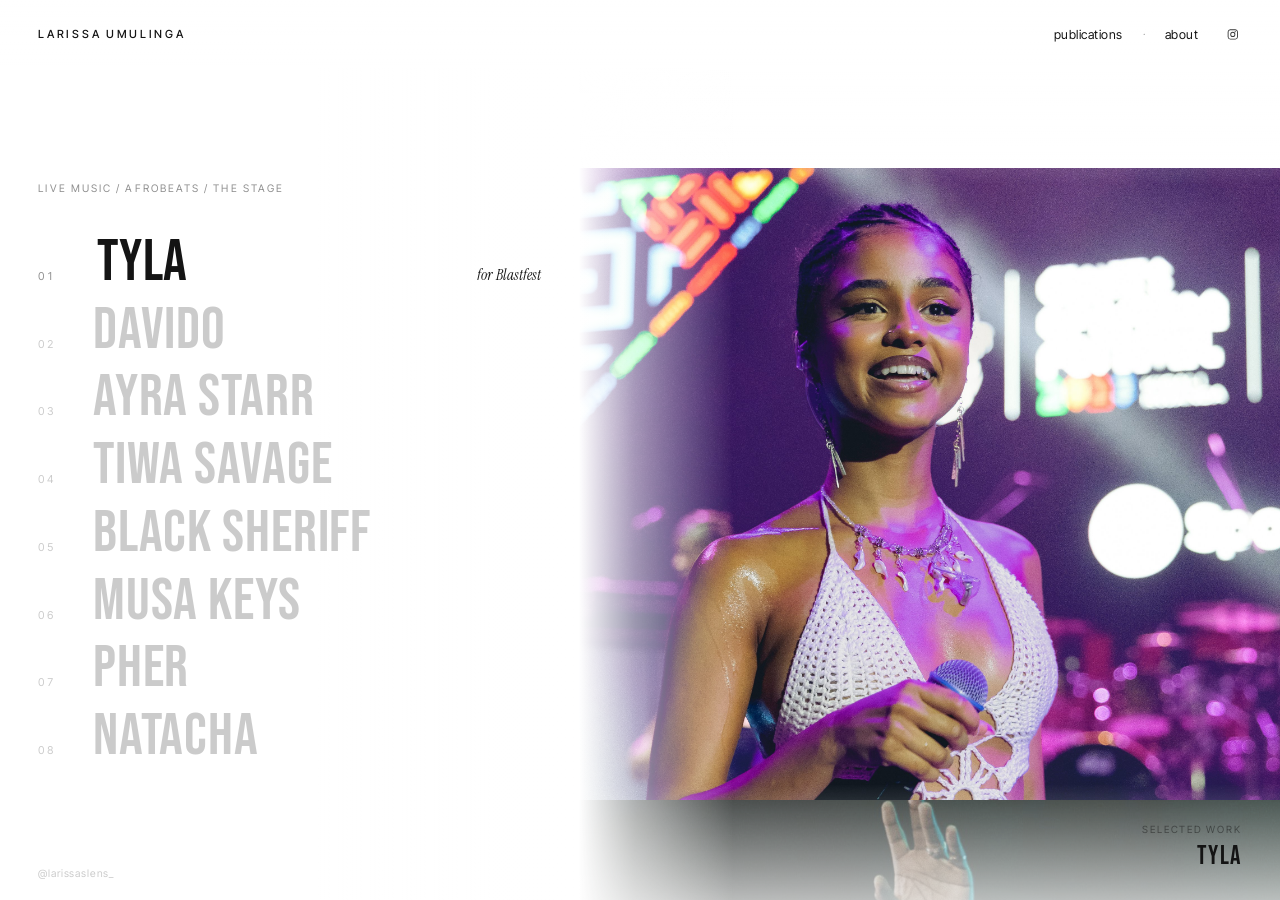
==== index.html @ 06923a4a "Initial commit: Larissa's Lens static site Kissi-style white concert archive: homepage name index + " ====
<!DOCTYPE html>
<html lang="en">
<head>
  <meta charset="utf-8" />
  <meta name="viewport" content="width=device-width, initial-scale=1" />
  <title>Larissa Umulinga — Concert Photography</title>
  <meta name="description" content="Concert photography. Live music / Afrobeats / the stage." />
  <link rel="preconnect" href="https://fonts.googleapis.com" />
  <link rel="preconnect" href="https://fonts.gstatic.com" crossorigin />
  <link href="https://fonts.googleapis.com/css2?family=Bebas+Neue&family=Instrument+Serif:ital@1&family=Inter+Tight:wght@400;500;600&display=swap" rel="stylesheet" />
  <link rel="stylesheet" href="styles.css" />
</head>
<body class="home-body" data-root="">
  <header class="site-header" id="site-header"></header>
  <nav class="nav-mobile" id="mobile-nav" aria-label="Mobile"></nav>
  <main class="stage" id="work">
    <section class="index-pane" aria-label="Work archive">
      <p class="tagline">live music / Afrobeats / the stage</p>
      <div class="artist-list" id="artist-list" role="list"></div>
    </section>
    <aside class="photo-pane" aria-label="Selected work">
      <div class="photo-scroller" id="photo-scroller" tabindex="0"></div>
      <div class="photo-vignette" aria-hidden="true"></div>
      <div class="photo-caption">
        <p class="label">Selected work</p>
        <p class="big" id="cap-name">Tyla</p>
      </div>
    </aside>
  </main>
  <p class="home-foot"><a href="https://www.instagram.com/larissaslens_/">@larissaslens_</a></p>
  <script src="site.js"></script>
</body>
</html>
---- styles.css ----
:root {
  --bg: #fff;
  --sand: #141414; /* ink on white */
  --sand-dim: rgba(20, 20, 20, 0.48);
  --sand-mute: rgba(20, 20, 20, 0.22);
  --line: rgba(20, 20, 20, 0.12);
  --accent: #d8c8af; /* warm sand for rare accents */
  --safe: clamp(1.5rem, 3vw, 2.6rem);
  --header-h: 4.25rem;
  --ease: cubic-bezier(0.4, 0, 0.2, 1);
  --max: 1180px;
}

*, *::before, *::after { box-sizing: border-box; margin: 0; padding: 0; }

html {
  background: var(--bg);
  color: var(--sand);
  -webkit-font-smoothing: antialiased;
  scroll-behavior: smooth;
}

body {
  font-family: "Inter Tight", system-ui, sans-serif;
  background: var(--bg);
  color: var(--sand);
  min-height: 100dvh;
}

a { color: inherit; text-decoration: none; }
button { font: inherit; color: inherit; background: none; border: 0; cursor: pointer; text-align: left; }
:focus-visible { outline: 1px solid var(--sand); outline-offset: 3px; }
img { display: block; max-width: 100%; }
.cover { width: 100%; height: 100%; object-fit: cover; }

/* —— Header —— */
.site-header {
  position: fixed;
  inset: 0 0 auto;
  z-index: 40;
  display: flex;
  align-items: center;
  justify-content: space-between;
  height: var(--header-h);
  padding: 0 var(--safe);
  background: linear-gradient(to bottom, rgba(255,255,255,0.96) 0%, rgba(255,255,255,0) 100%);
}

.brand {
  font-size: 0.7rem;
  font-weight: 500;
  letter-spacing: 0.24em;
  text-transform: uppercase;
  z-index: 2;
}
.brand:hover { opacity: 0.7; }

.nav {
  display: flex;
  align-items: center;
  gap: 0.15rem 1.25rem;
  z-index: 2;
}
.nav a {
  font-size: 0.78rem;
  letter-spacing: 0.04em;
  position: relative;
  padding: 0.15rem 0;
}
.nav a::after {
  content: "";
  position: absolute;
  left: 0;
  bottom: -2px;
  width: 0;
  height: 1px;
  background: currentColor;
  transition: width 0.3s var(--ease);
}
.nav a:hover::after,
.nav a.is-active::after { width: 100%; }
.nav .dot { opacity: 0.4; font-size: 0.65rem; }

.ig {
  width: 1.1rem;
  height: 1.1rem;
  margin-left: 0.35rem;
  opacity: 0.85;
  display: inline-flex;
}
.ig:hover { opacity: 1; }
.ig svg { width: 100%; height: 100%; fill: currentColor; }

.menu-toggle {
  display: none;
  font-size: 0.72rem;
  letter-spacing: 0.14em;
  text-transform: uppercase;
  z-index: 3;
}

.nav-mobile {
  display: none;
  position: fixed;
  inset: 0;
  z-index: 35;
  background: rgba(255,255,255,0.98);
  padding: calc(var(--header-h) + 1.5rem) var(--safe) 2rem;
  flex-direction: column;
  justify-content: space-between;
}
.nav-mobile.is-open { display: flex; }
.nav-mobile a {
  display: block;
  font-family: "Bebas Neue", sans-serif;
  font-size: clamp(2.4rem, 10vw, 3.6rem);
  letter-spacing: 0.04em;
  line-height: 1.05;
  padding: 0.2rem 0;
  color: var(--sand-mute);
  transition: color 0.25s var(--ease);
}
.nav-mobile a:hover,
.nav-mobile a.is-active { color: var(--sand); }
.nav-mobile-end {
  display: flex;
  gap: 1.5rem;
  font-size: 0.72rem;
  letter-spacing: 0.1em;
  text-transform: uppercase;
  color: var(--sand-dim);
}
.nav-mobile-end a:hover { color: var(--sand); }

body.menu-open { overflow: hidden; }

/* —— Footer —— */
.site-footer {
  max-width: var(--max);
  margin: 0 auto;
  padding: 1.75rem var(--safe) 2.5rem;
  border-top: 1px solid var(--line);
  display: grid;
  grid-template-columns: 1fr auto 1fr;
  align-items: center;
  gap: 1rem;
  font-size: 0.72rem;
  letter-spacing: 0.08em;
}
.site-footer .left { color: var(--sand-dim); }
.site-footer .center {
  text-align: center;
  font-size: 0.68rem;
  letter-spacing: 0.16em;
  text-transform: uppercase;
  color: var(--sand-dim);
}
.site-footer .right { text-align: right; display: flex; gap: 1.25rem; justify-content: flex-end; }
.site-footer a:hover { opacity: 0.75; }

.page-wrap { padding-bottom: 3rem; }
.page-wrap.has-footer-space { min-height: 100dvh; display: flex; flex-direction: column; }
.page-wrap.has-footer-space > main { flex: 1; }

/* —— Homepage index —— */
.home-body {
  overflow: hidden;
  height: 100dvh;
}
.home-body .site-footer { display: none; }

.stage {
  display: grid;
  grid-template-columns: minmax(22rem, 0.95fr) minmax(0, 1.15fr);
  width: 100%;
  max-width: 100vw;
  min-height: 100dvh;
  height: 100dvh;
  padding-top: var(--header-h);
  overflow: hidden;
}

.index-pane {
  position: relative;
  z-index: 5;
  display: flex;
  flex-direction: column;
  justify-content: center;
  padding: 2rem var(--safe) 3rem;
  background: linear-gradient(90deg, #fff 55%, rgba(255,255,255,0.85) 85%, transparent 100%);
  min-width: 0;
  height: calc(100dvh - var(--header-h));
  overflow: hidden;
}

.tagline {
  font-size: 0.65rem;
  letter-spacing: 0.2em;
  text-transform: uppercase;
  color: var(--sand-dim);
  margin-bottom: 2.2rem;
}

.artist-list {
  display: flex;
  flex-direction: column;
  gap: 0.15rem;
  min-width: 0;
}

.artist-row {
  display: grid;
  grid-template-columns: 2.4rem minmax(0, 1fr) auto;
  align-items: baseline;
  gap: 0.75rem 1rem;
  padding: 0.35rem 0;
  width: 100%;
  min-width: 0;
  transition: color 0.25s var(--ease);
}
.artist-row .num {
  font-size: 0.68rem;
  letter-spacing: 0.12em;
  color: var(--sand-mute);
  font-variant-numeric: tabular-nums;
}
.artist-row .name {
  font-family: "Bebas Neue", sans-serif;
  font-size: clamp(2.1rem, 4.6vw, 4.2rem);
  line-height: 0.92;
  letter-spacing: 0.015em;
  text-transform: uppercase;
  color: var(--sand-mute);
  min-width: 0;
  white-space: nowrap;
  transition: color 0.3s var(--ease), transform 0.3s var(--ease);
}
.artist-row .credit {
  font-family: "Instrument Serif", Georgia, serif;
  font-style: italic;
  font-size: 0.95rem;
  color: var(--sand-mute);
  white-space: nowrap;
  opacity: 0;
  transform: translateX(-6px);
  transition: opacity 0.3s var(--ease), transform 0.3s var(--ease), color 0.3s;
}
.artist-row:hover .name,
.artist-row.is-active .name {
  color: var(--sand);
  transform: translateX(4px);
}
.artist-row:hover .num,
.artist-row.is-active .num { color: var(--sand-dim); }
.artist-row:hover .credit,
.artist-row.is-active .credit {
  opacity: 1;
  transform: translateX(0);
  color: var(--sand);
}

.photo-pane {
  position: relative;
  min-height: 0;
  height: calc(100dvh - var(--header-h));
  align-self: stretch;
  isolation: isolate;
  overflow: hidden;
  background: #fff;
}

.photo-scroller {
  position: absolute;
  inset: 0;
  z-index: 1;
  background: #fff;
  overflow-x: hidden;
  overflow-y: auto;
  scroll-snap-type: y mandatory;
  scroll-behavior: smooth;
  overscroll-behavior: contain;
  -webkit-overflow-scrolling: touch;
  scrollbar-width: none;
  /* smaller peeks — active frame dominates */
  scroll-padding-block: 12%;
}
.photo-scroller::-webkit-scrollbar { display: none; }

.photo-slide {
  position: relative;
  display: block;
  width: 100%;
  /* larger active frame = smaller peeks */
  height: 76%;
  min-height: 76%;
  scroll-snap-align: center;
  scroll-snap-stop: always;
  overflow: hidden;
  background: #fff;
  cursor: pointer;
  margin: 0;
  border: 0;
}
.photo-slide img {
  width: 100%;
  height: 100%;
  object-fit: cover;
  object-position: center 22%;
  display: block;
  transform: scale(1.02);
  transition: filter 0.55s var(--ease), opacity 0.55s var(--ease), transform 0.7s var(--ease);
  /* softer dimming on neighbors */
  filter: brightness(0.78) saturate(0.88);
  opacity: 0.78;
}
.photo-spacer {
  height: 12%;
  min-height: 12%;
  flex: none;
  pointer-events: none;
}

.photo-slide.is-active img {
  filter: none;
  opacity: 1;
  transform: scale(1);
}

.photo-vignette {
  position: absolute;
  inset: 0;
  pointer-events: none;
  z-index: 6;
  background:
    linear-gradient(90deg, #fff 0%, rgba(255,255,255,0.55) 8%, transparent 22%),
    linear-gradient(
      to bottom,
      rgba(255,255,255,0.65) 0%,
      transparent 14%,
      transparent 86%,
      rgba(255,255,255,0.65) 100%
    );
}

.photo-caption {
  position: absolute;
  right: var(--safe);
  bottom: 1.75rem;
  z-index: 7;
  text-align: right;
  pointer-events: none;
  transition: opacity 0.35s var(--ease);
}
.photo-caption .label {
  font-size: 0.62rem;
  letter-spacing: 0.18em;
  text-transform: uppercase;
  color: var(--sand-dim);
  margin-bottom: 0.35rem;
}
.photo-caption .big {
  font-family: "Bebas Neue", sans-serif;
  font-size: 1.6rem;
  letter-spacing: 0.06em;
}

.home-foot {
  position: fixed;
  left: var(--safe);
  bottom: 1.25rem;
  z-index: 20;
  font-size: 0.65rem;
  letter-spacing: 0.08em;
  color: var(--sand-mute);
}
.home-foot a:hover { color: var(--sand); }

/* —— Inner page chrome —— */
.page-hero {
  padding: calc(var(--header-h) + 2.5rem) var(--safe) 2rem;
  max-width: var(--max);
  margin: 0 auto;
}
.page-kicker {
  font-size: 0.65rem;
  letter-spacing: 0.2em;
  text-transform: uppercase;
  color: var(--sand-dim);
  margin-bottom: 0.85rem;
}
.page-title {
  font-family: "Bebas Neue", sans-serif;
  font-size: clamp(3rem, 8vw, 5.5rem);
  letter-spacing: 0.04em;
  line-height: 0.92;
}
.page-lede {
  margin-top: 1rem;
  max-width: 34rem;
  font-family: "Instrument Serif", Georgia, serif;
  font-style: italic;
  font-size: 1.2rem;
  color: var(--sand-dim);
  line-height: 1.45;
}

/* —— Music grid —— */
.live-grid {
  max-width: var(--max);
  margin: 0 auto;
  padding: 0.5rem var(--safe) 3rem;
  display: grid;
  grid-template-columns: repeat(12, 1fr);
  gap: 0.75rem;
}
.live-cell {
  position: relative;
  overflow: hidden;
  background: #f2f2f2;
  aspect-ratio: 3 / 4;
}
.live-cell:nth-child(1) { grid-column: span 7; aspect-ratio: 16 / 11; }
.live-cell:nth-child(2) { grid-column: span 5; }
.live-cell:nth-child(3) { grid-column: span 4; }
.live-cell:nth-child(4) { grid-column: span 4; }
.live-cell:nth-child(5) { grid-column: span 4; }
.live-cell:nth-child(6) { grid-column: span 6; aspect-ratio: 4 / 3; }
.live-cell:nth-child(7) { grid-column: span 6; aspect-ratio: 4 / 3; }
.live-cell img {
  width: 100%;
  height: 100%;
  object-fit: cover;
  transition: transform 0.7s var(--ease);
}
.live-cell:hover img { transform: scale(1.04); }
.live-meta {
  position: absolute;
  left: 0;
  right: 0;
  bottom: 0;
  padding: 2.5rem 1rem 0.9rem;
  background: linear-gradient(to top, rgba(0,0,0,0.85), transparent);
  font-size: 0.68rem;
  letter-spacing: 0.12em;
  text-transform: uppercase;
}
.live-meta strong {
  display: block;
  font-family: "Bebas Neue", sans-serif;
  font-size: 1.35rem;
  letter-spacing: 0.06em;
  font-weight: 400;
  text-transform: uppercase;
  margin-top: 0.15rem;
}

/* —— Projects cards —— */
.card-grid {
  max-width: var(--max);
  margin: 0 auto;
  padding: 0.5rem var(--safe) 3rem;
  display: grid;
  grid-template-columns: repeat(3, 1fr);
  gap: 1.25rem;
}
.project-card {
  display: flex;
  flex-direction: column;
  border: 1px solid var(--line);
  transition: border-color 0.3s var(--ease);
}
.project-card:hover { border-color: rgba(20, 20, 20, 0.35); }
.project-card .thumb {
  position: relative;
  overflow: hidden;
  aspect-ratio: 3 / 4;
  background: #f2f2f2;
}
.project-card .thumb img {
  width: 100%;
  height: 100%;
  object-fit: cover;
  object-position: center 18%;
  transition: transform 0.7s var(--ease);
}
.project-card:hover .thumb img { transform: scale(1.04); }
.project-card .body {
  padding: 1.1rem 1.15rem 1.25rem;
  display: flex;
  flex-direction: column;
  gap: 0.35rem;
  flex: 1;
}
.project-card .num {
  font-size: 0.62rem;
  letter-spacing: 0.16em;
  color: var(--sand-mute);
}
.project-card .name {
  font-family: "Bebas Neue", sans-serif;
  font-size: 2.15rem;
  letter-spacing: 0.04em;
  line-height: 1;
}
.project-card .credit {
  font-family: "Instrument Serif", Georgia, serif;
  font-style: italic;
  font-size: 1rem;
  color: var(--sand-dim);
}
.project-card .cta {
  margin-top: 1rem;
  font-size: 0.68rem;
  letter-spacing: 0.14em;
  text-transform: uppercase;
  color: var(--sand-dim);
  display: inline-flex;
  align-items: center;
  gap: 0.45rem;
}
.project-card:hover .cta { color: var(--sand); }
.project-card .cta span {
  display: inline-block;
  width: 1.4rem;
  height: 1px;
  background: currentColor;
}

/* —— Artist project page —— */
.artist-hero {
  position: relative;
  min-height: 72dvh;
  display: flex;
  flex-direction: column;
  justify-content: flex-end;
  padding: calc(var(--header-h) + 2rem) var(--safe) 2.5rem;
  overflow: hidden;
}
.artist-hero-bg {
  position: absolute;
  inset: 0;
  z-index: 0;
}
.artist-hero-bg img {
  width: 100%;
  height: 100%;
  object-fit: cover;
  object-position: center 18%;
  filter: brightness(0.72);
}
.artist-hero-shade {
  position: absolute;
  inset: 0;
  z-index: 1;
  pointer-events: none;
  background:
    linear-gradient(to top, #000 0%, rgba(0,0,0,0.55) 28%, transparent 62%),
    linear-gradient(to right, rgba(0,0,0,0.4) 0%, transparent 50%);
}
.artist-hero-copy { position: relative; z-index: 2; max-width: 40rem; }
.artist-num {
  font-size: 0.65rem;
  letter-spacing: 0.18em;
  text-transform: uppercase;
  color: var(--sand-dim);
  margin-bottom: 0.6rem;
}
.artist-name {
  font-family: "Bebas Neue", sans-serif;
  font-size: clamp(3.2rem, 9vw, 6.5rem);
  letter-spacing: 0.03em;
  line-height: 0.9;
}
.artist-credit {
  margin-top: 0.85rem;
  font-family: "Instrument Serif", Georgia, serif;
  font-style: italic;
  font-size: 1.25rem;
}
.artist-credit em { opacity: 0.65; margin-right: 0.2em; }

.gallery {
  max-width: var(--max);
  margin: 0 auto;
  padding: 2rem var(--safe) 3rem;
  display: grid;
  grid-template-columns: repeat(12, 1fr);
  gap: 0.75rem;
}
.gallery figure {
  overflow: hidden;
  background: #f2f2f2;
  position: relative;
}
.gallery figure:nth-child(1) { grid-column: span 8; aspect-ratio: 16 / 11; }
.gallery figure:nth-child(2) { grid-column: span 4; aspect-ratio: 3 / 4; }
.gallery figure:nth-child(3) { grid-column: span 5; aspect-ratio: 4 / 5; }
.gallery figure:nth-child(4) { grid-column: span 7; aspect-ratio: 16 / 12; }
.gallery figure img {
  width: 100%;
  height: 100%;
  object-fit: cover;
}
.gallery figcaption {
  position: absolute;
  left: 0.85rem;
  bottom: 0.75rem;
  font-size: 0.62rem;
  letter-spacing: 0.12em;
  text-transform: uppercase;
  color: var(--sand-dim);
  text-shadow: 0 1px 8px rgba(0,0,0,0.8);
}

.artist-nav {
  max-width: var(--max);
  margin: 0 auto;
  padding: 0 var(--safe) 2rem;
  display: flex;
  justify-content: space-between;
  gap: 1rem;
  font-size: 0.72rem;
  letter-spacing: 0.1em;
  text-transform: uppercase;
  color: var(--sand-dim);
  border-top: 1px solid var(--line);
  padding-top: 1.5rem;
}
.artist-nav a:hover { color: var(--sand); }

/* —— Publications —— */
.pub-list {
  max-width: var(--max);
  margin: 0 auto;
  padding: 0.5rem var(--safe) 3rem;
  display: flex;
  flex-direction: column;
  gap: 0;
}
.pub-item {
  display: grid;
  grid-template-columns: minmax(0, 1.1fr) minmax(0, 0.9fr);
  gap: 2.5rem;
  align-items: center;
  padding: 2.5rem 0;
  border-top: 1px solid var(--line);
}
.pub-item:last-child { border-bottom: 1px solid var(--line); }
.pub-label {
  font-size: 0.62rem;
  letter-spacing: 0.18em;
  text-transform: uppercase;
  color: var(--sand-mute);
  margin-bottom: 0.75rem;
}
.pub-title {
  font-family: "Bebas Neue", sans-serif;
  font-size: clamp(2rem, 4vw, 3rem);
  letter-spacing: 0.04em;
  line-height: 1;
  margin-bottom: 0.85rem;
}
.pub-body {
  font-size: 0.95rem;
  line-height: 1.65;
  color: var(--sand-dim);
  max-width: 32rem;
}
.pub-body p + p { margin-top: 0.85rem; }
.pub-visual {
  position: relative;
  overflow: hidden;
  background: #f2f2f2;
  aspect-ratio: 4 / 5;
}
.pub-visual img {
  width: 100%;
  height: 100%;
  object-fit: cover;
}
.pub-link {
  display: inline-block;
  margin-top: 1.25rem;
  font-size: 0.68rem;
  letter-spacing: 0.14em;
  text-transform: uppercase;
  border-bottom: 1px solid var(--line);
  padding-bottom: 2px;
}
.pub-link:hover { border-color: var(--sand); }

/* —— About —— */
.about-block {
  max-width: var(--max);
  margin: 0 auto;
  padding: calc(var(--header-h) + 3rem) var(--safe) 3rem;
}
.about-title {
  font-family: "Bebas Neue", sans-serif;
  font-size: clamp(3.5rem, 12vw, 7.5rem);
  letter-spacing: 0.02em;
  line-height: 0.88;
  margin-bottom: 2.5rem;
}
.about-grid {
  display: grid;
  grid-template-columns: minmax(0, 0.9fr) minmax(0, 1.1fr);
  gap: 3rem;
  align-items: start;
}
.about-aside {
  font-size: 0.65rem;
  letter-spacing: 0.18em;
  text-transform: uppercase;
  color: var(--sand-dim);
  padding-top: 0.35rem;
}
.about-body {
  font-size: 1.05rem;
  line-height: 1.7;
  color: var(--sand-dim);
  max-width: 36rem;
}
.about-body p + p { margin-top: 1.1rem; }
.about-body strong { color: var(--sand); font-weight: 500; }
.about-contact {
  margin-top: 2.25rem;
  display: flex;
  flex-wrap: wrap;
  gap: 1rem 1.75rem;
  align-items: center;
}
.inquire {
  display: inline-block;
  border: 1px solid var(--sand-dim);
  padding: 0.65rem 1.15rem;
  letter-spacing: 0.12em;
  text-transform: uppercase;
  font-size: 0.68rem;
  transition: border-color 0.25s, background 0.25s, color 0.25s;
}
.inquire:hover {
  border-color: var(--sand);
  background: var(--sand);
  color: #fff;
}
.about-contact .ghost {
  font-size: 0.72rem;
  letter-spacing: 0.1em;
  text-transform: uppercase;
  color: var(--sand-dim);
  border-bottom: 1px solid var(--line);
  padding-bottom: 2px;
}
.about-contact .ghost:hover { color: var(--sand); border-color: var(--sand); }


/* —— Quiet sitemap (projects.html fallback) —— */
.sitemap-list {
  max-width: var(--max);
  margin: 0 auto 2rem;
  padding: 0 var(--safe);
  list-style: none;
  counter-reset: work;
}
.sitemap-list li {
  counter-increment: work;
  padding: 0.85rem 0;
  border-bottom: 1px solid var(--line);
  font-size: 0.95rem;
  letter-spacing: 0.02em;
  color: var(--sand-dim);
}
.sitemap-list li::before {
  content: counter(work, decimal-leading-zero);
  display: inline-block;
  width: 2.2rem;
  font-size: 0.68rem;
  letter-spacing: 0.12em;
  color: var(--sand-mute);
  margin-right: 0.85rem;
  font-variant-numeric: tabular-nums;
}
.sitemap-list a {
  font-family: "Bebas Neue", sans-serif;
  font-size: 1.55rem;
  letter-spacing: 0.04em;
  margin-right: 0.5rem;
}
.sitemap-list a:hover { color: var(--sand); }

/* —— Responsive —— */
@media (max-width: 960px) {
  .nav { display: none; }
  .menu-toggle { display: block; }

  .home-body { overflow: hidden; }
  .stage {
    grid-template-columns: minmax(0, 1fr);
    width: 100%;
    max-width: 100vw;
    min-width: 0;
  }
  .photo-pane {
    position: fixed;
    inset: 0;
    z-index: 0;
    height: 100dvh;
    opacity: 0.45;
  }
  .photo-vignette {
    background: rgba(255,255,255,0.72);
  }
  .index-pane {
    background: transparent;
    min-height: 100dvh;
    height: auto;
  }
  .photo-caption { display: none; }
  .artist-row .credit { display: none; }
  .artist-row .name { font-size: clamp(2rem, 9vw, 3.2rem); }

  .card-grid { grid-template-columns: repeat(2, 1fr); }
  .live-cell:nth-child(n) { grid-column: span 6; aspect-ratio: 3 / 4; }
  .live-cell:nth-child(1) { grid-column: span 12; aspect-ratio: 16 / 11; }

  .pub-item { grid-template-columns: 1fr; gap: 1.25rem; }
  .pub-visual { max-width: 22rem; }
  .about-grid { grid-template-columns: 1fr; gap: 1.5rem; }

  .gallery figure:nth-child(n) { grid-column: span 12; aspect-ratio: 4 / 5; }
  .gallery figure:nth-child(1),
  .gallery figure:nth-child(4) { aspect-ratio: 16 / 11; }

  .site-footer {
    grid-template-columns: 1fr;
    text-align: center;
    gap: 0.75rem;
  }
  .site-footer .right { justify-content: center; text-align: center; }
  .site-footer .left,
  .site-footer .center { text-align: center; }
}

@media (max-width: 640px) {
  .card-grid { grid-template-columns: 1fr; }
  .live-cell:nth-child(n) { grid-column: span 12; }
  .artist-row {
    grid-template-columns: 2rem minmax(0, 1fr);
  }
  .artist-row .name { font-size: clamp(2.2rem, 12vw, 3.2rem); }
}
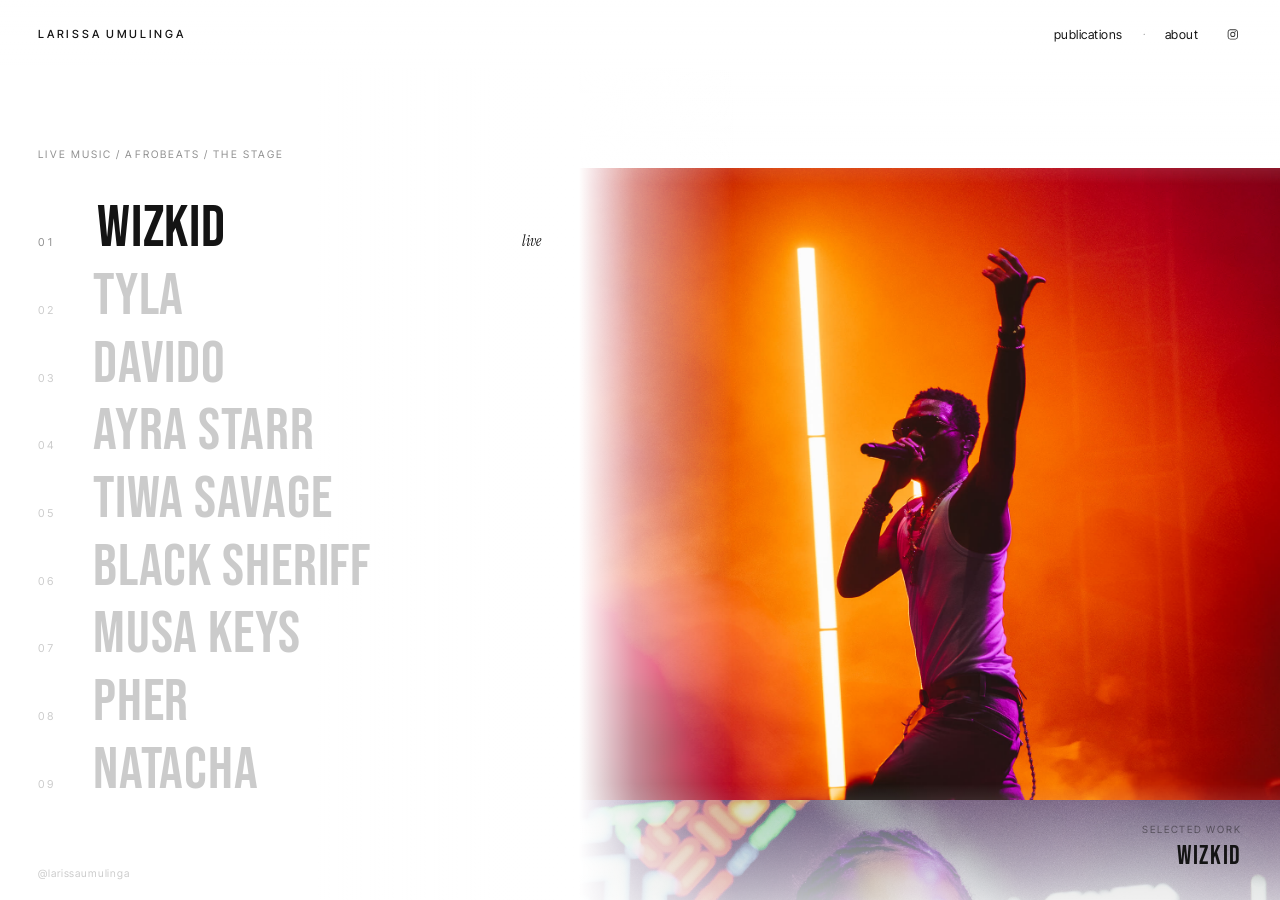
==== commit ffb1a5ff: "Add Wizkid as #1 with live cover; Instagram @larissaumulinga Wizkid leads the homepage archive; Tyla" ====
--- a/index.html
+++ b/index.html
@@ -23,11 +23,11 @@
       <div class="photo-vignette" aria-hidden="true"></div>
       <div class="photo-caption">
         <p class="label">Selected work</p>
-        <p class="big" id="cap-name">Tyla</p>
+        <p class="big" id="cap-name">Wizkid</p>
       </div>
     </aside>
   </main>
-  <p class="home-foot"><a href="https://www.instagram.com/larissaslens_/">@larissaslens_</a></p>
+  <p class="home-foot"><a href="https://www.instagram.com/larissaumulinga/">@larissaumulinga</a></p>
   <script src="site.js"></script>
 </body>
 </html>
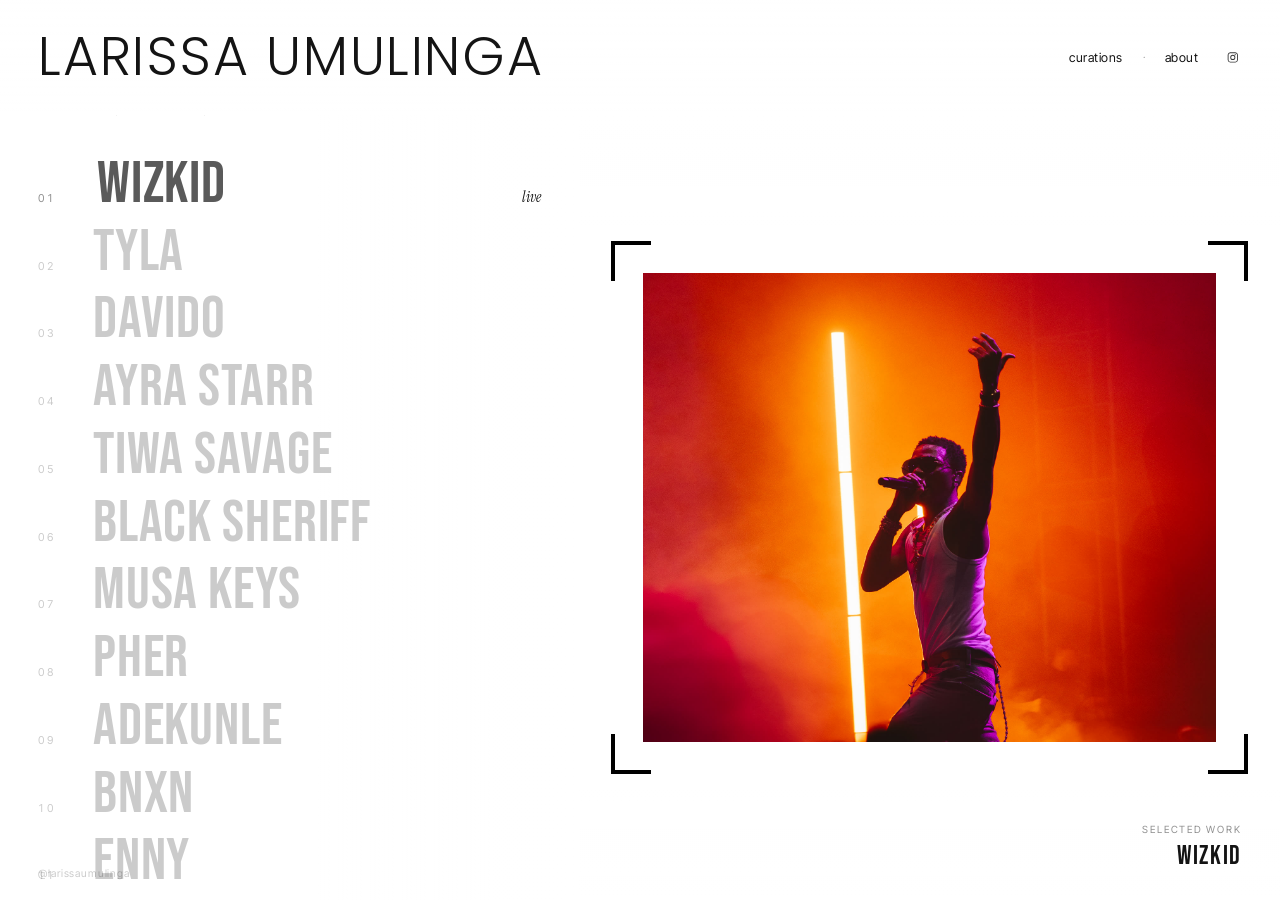
==== commit a9fb04f1: "Reorganize galleries into per-artist folders; add Bnxn and Enny - Add the shared artist.html templat" ====
--- a/index.html
+++ b/index.html
@@ -7,7 +7,7 @@
   <meta name="description" content="Concert photography. Live music / Afrobeats / the stage." />
   <link rel="preconnect" href="https://fonts.googleapis.com" />
   <link rel="preconnect" href="https://fonts.gstatic.com" crossorigin />
-  <link href="https://fonts.googleapis.com/css2?family=Bebas+Neue&family=Instrument+Serif:ital@1&family=Inter+Tight:wght@400;500;600&display=swap" rel="stylesheet" />
+  <link href="https://fonts.googleapis.com/css2?family=Bebas+Neue&family=Instrument+Serif:ital@1&family=Inter+Tight:wght@400;500;600&family=Poppins:wght@300&display=swap" rel="stylesheet" />
   <link rel="stylesheet" href="styles.css" />
 </head>
 <body class="home-body" data-root="">
@@ -21,6 +21,12 @@
     <aside class="photo-pane" aria-label="Selected work">
       <div class="photo-scroller" id="photo-scroller" tabindex="0"></div>
       <div class="photo-vignette" aria-hidden="true"></div>
+      <div class="photo-frame" aria-hidden="true">
+        <span class="corner tl"></span>
+        <span class="corner tr"></span>
+        <span class="corner bl"></span>
+        <span class="corner br"></span>
+      </div>
       <div class="photo-caption">
         <p class="label">Selected work</p>
         <p class="big" id="cap-name">Wizkid</p>
@@ -28,6 +34,7 @@
     </aside>
   </main>
   <p class="home-foot"><a href="https://www.instagram.com/larissaumulinga/">@larissaumulinga</a></p>
+  <script src="projects/artists-data.js"></script>
   <script src="site.js"></script>
 </body>
 </html>
--- a/styles.css
+++ b/styles.css
@@ -2,11 +2,14 @@
   --bg: #fff;
   --sand: #141414; /* ink on white */
   --sand-dim: rgba(20, 20, 20, 0.48);
+  --sand-soft: rgba(20, 20, 20, 0.7); /* lighter than full ink — less "bold"-reading titles */
   --sand-mute: rgba(20, 20, 20, 0.22);
   --line: rgba(20, 20, 20, 0.12);
   --accent: #d8c8af; /* warm sand for rare accents */
+  --bg-rgb: 255, 255, 255;
   --safe: clamp(1.5rem, 3vw, 2.6rem);
-  --header-h: 4.25rem;
+  --header-h: clamp(5.5rem, 9vw, 7.5rem);
+  --matte: clamp(0.5in, 5vw, 1in);
   --ease: cubic-bezier(0.4, 0, 0.2, 1);
   --max: 1180px;
 }
@@ -47,9 +50,11 @@
 }
 
 .brand {
-  font-size: 0.7rem;
-  font-weight: 500;
-  letter-spacing: 0.24em;
+  font-family: "Poppins", sans-serif;
+  font-weight: 300;
+  font-size: clamp(2.2rem, 4.2vw, 4.4rem);
+  line-height: 1.05;
+  letter-spacing: 0.03em;
   text-transform: uppercase;
   z-index: 2;
 }
@@ -187,11 +192,14 @@
   flex-direction: column;
   justify-content: center;
   padding: 2rem var(--safe) 3rem;
-  background: linear-gradient(90deg, #fff 55%, rgba(255,255,255,0.85) 85%, transparent 100%);
+  background: linear-gradient(90deg, rgb(var(--bg-rgb)) 55%, rgba(var(--bg-rgb), 0.85) 85%, transparent 100%);
   min-width: 0;
   height: calc(100dvh - var(--header-h));
-  overflow: hidden;
-}
+  overflow-y: auto;
+  overflow-x: hidden;
+  scrollbar-width: none;
+}
+.index-pane::-webkit-scrollbar { display: none; }
 
 .tagline {
   font-size: 0.65rem;
@@ -247,7 +255,7 @@
 }
 .artist-row:hover .name,
 .artist-row.is-active .name {
-  color: var(--sand);
+  color: var(--sand-soft);
   transform: translateX(4px);
 }
 .artist-row:hover .num,
@@ -266,14 +274,14 @@
   align-self: stretch;
   isolation: isolate;
   overflow: hidden;
-  background: #fff;
+  background-color: var(--bg);
 }
 
 .photo-scroller {
   position: absolute;
   inset: 0;
   z-index: 1;
-  background: #fff;
+  background-color: var(--bg);
   overflow-x: hidden;
   overflow-y: auto;
   scroll-snap-type: y mandatory;
@@ -296,9 +304,11 @@
   scroll-snap-align: center;
   scroll-snap-stop: always;
   overflow: hidden;
-  background: #fff;
+  background-color: var(--bg);
   cursor: pointer;
-  margin: 0;
+  margin: 0 0 clamp(1.25rem, 3vw, 2.25rem);
+  /* matte — white space between the photo and its corner brackets */
+  padding: var(--matte);
   border: 0;
 }
 .photo-slide img {
@@ -331,22 +341,40 @@
   inset: 0;
   pointer-events: none;
   z-index: 6;
-  background:
-    linear-gradient(90deg, #fff 0%, rgba(255,255,255,0.55) 8%, transparent 22%),
-    linear-gradient(
-      to bottom,
-      rgba(255,255,255,0.65) 0%,
-      transparent 14%,
-      transparent 86%,
-      rgba(255,255,255,0.65) 100%
-    );
-}
+  background: linear-gradient(
+    to bottom,
+    rgba(var(--bg-rgb), 0.65) 0%,
+    transparent 14%,
+    transparent 86%,
+    rgba(var(--bg-rgb), 0.65) 100%
+  );
+}
+
+/* Corner brackets framing the active photo — sit halfway into the matte
+   (padding on .photo-slide), splitting the white gap between the photo
+   edge and the bracket, like a mat inside a picture frame. */
+.photo-frame {
+  position: absolute;
+  inset: calc(12% + var(--matte) / 2) calc(var(--matte) / 2);
+  z-index: 8;
+  pointer-events: none;
+}
+.photo-frame .corner {
+  position: absolute;
+  width: 2.5rem;
+  height: 2.5rem;
+  border: 4px solid #000;
+}
+.photo-frame .corner.tl { top: 0; left: 0; border-right: 0; border-bottom: 0; }
+.photo-frame .corner.tr { top: 0; right: 0; border-left: 0; border-bottom: 0; }
+.photo-frame .corner.bl { bottom: 0; left: 0; border-right: 0; border-top: 0; }
+.photo-frame .corner.br { bottom: 0; right: 0; border-left: 0; border-top: 0; }
 
 .photo-caption {
   position: absolute;
   right: var(--safe);
   bottom: 1.75rem;
-  z-index: 7;
+  z-index: 9;
   text-align: right;
   pointer-events: none;
   transition: opacity 0.35s var(--ease);
@@ -592,10 +620,12 @@
   background: #f2f2f2;
   position: relative;
 }
-.gallery figure:nth-child(1) { grid-column: span 8; aspect-ratio: 16 / 11; }
-.gallery figure:nth-child(2) { grid-column: span 4; aspect-ratio: 3 / 4; }
-.gallery figure:nth-child(3) { grid-column: span 5; aspect-ratio: 4 / 5; }
-.gallery figure:nth-child(4) { grid-column: span 7; aspect-ratio: 16 / 12; }
+/* 8/4/5/7-column mosaic, repeating every 4 photos so it still works
+   whether a gallery has 4 images or 40. */
+.gallery figure:nth-child(4n+1) { grid-column: span 8; aspect-ratio: 16 / 11; }
+.gallery figure:nth-child(4n+2) { grid-column: span 4; aspect-ratio: 3 / 4; }
+.gallery figure:nth-child(4n+3) { grid-column: span 5; aspect-ratio: 4 / 5; }
+.gallery figure:nth-child(4n) { grid-column: span 7; aspect-ratio: 16 / 12; }
 .gallery figure img {
   width: 100%;
   height: 100%;
@@ -688,6 +718,63 @@
   padding-bottom: 2px;
 }
 .pub-link:hover { border-color: var(--sand); }
+
+
+/* —— Curations / publications (simple list) —— */
+.cv-section {
+  max-width: var(--max);
+  margin: 0 auto;
+  padding: 0 var(--safe) 3rem;
+}
+.cv-heading {
+  font-size: 0.65rem;
+  letter-spacing: 0.2em;
+  text-transform: uppercase;
+  color: var(--sand-dim);
+  margin-bottom: 1.25rem;
+  padding-bottom: 0.75rem;
+  border-bottom: 1px solid var(--line);
+}
+.cv-list {
+  list-style: none;
+  display: flex;
+  flex-direction: column;
+  gap: 0;
+}
+.cv-row {
+  display: grid;
+  grid-template-columns: 4.5rem minmax(0, 1fr);
+  gap: 1rem 1.5rem;
+  padding: 1.1rem 0;
+  border-bottom: 1px solid var(--line);
+  align-items: baseline;
+}
+.cv-year {
+  font-size: 0.72rem;
+  letter-spacing: 0.08em;
+  color: var(--sand-mute);
+  font-variant-numeric: tabular-nums;
+}
+.cv-title a { border-bottom: 1px solid transparent; }
+.cv-title a:hover { border-bottom-color: currentColor; }
+.cv-title {
+  font-family: "Bebas Neue", sans-serif;
+  font-size: clamp(1.45rem, 3vw, 1.9rem);
+  letter-spacing: 0.04em;
+  line-height: 1.05;
+  margin-bottom: 0.25rem;
+}
+.cv-meta {
+  font-size: 0.88rem;
+  line-height: 1.45;
+  color: var(--sand-dim);
+}
+@media (max-width: 640px) {
+  .cv-row {
+    grid-template-columns: 3.25rem minmax(0, 1fr);
+    gap: 0.75rem 1rem;
+  }
+}
 
 /* —— About —— */
 .about-block {
@@ -809,14 +896,16 @@
     opacity: 0.45;
   }
   .photo-vignette {
-    background: rgba(255,255,255,0.72);
+    background: rgba(var(--bg-rgb), 0.72);
   }
   .index-pane {
     background: transparent;
     min-height: 100dvh;
     height: auto;
   }
+  .photo-slide { padding: 0; }
   .photo-caption { display: none; }
+  .photo-frame { display: none; }
   .artist-row .credit { display: none; }
   .artist-row .name { font-size: clamp(2rem, 9vw, 3.2rem); }
 
@@ -829,8 +918,8 @@
   .about-grid { grid-template-columns: 1fr; gap: 1.5rem; }
 
   .gallery figure:nth-child(n) { grid-column: span 12; aspect-ratio: 4 / 5; }
-  .gallery figure:nth-child(1),
-  .gallery figure:nth-child(4) { aspect-ratio: 16 / 11; }
+  .gallery figure:nth-child(4n+1),
+  .gallery figure:nth-child(4n) { aspect-ratio: 16 / 11; }
 
   .site-footer {
     grid-template-columns: 1fr;
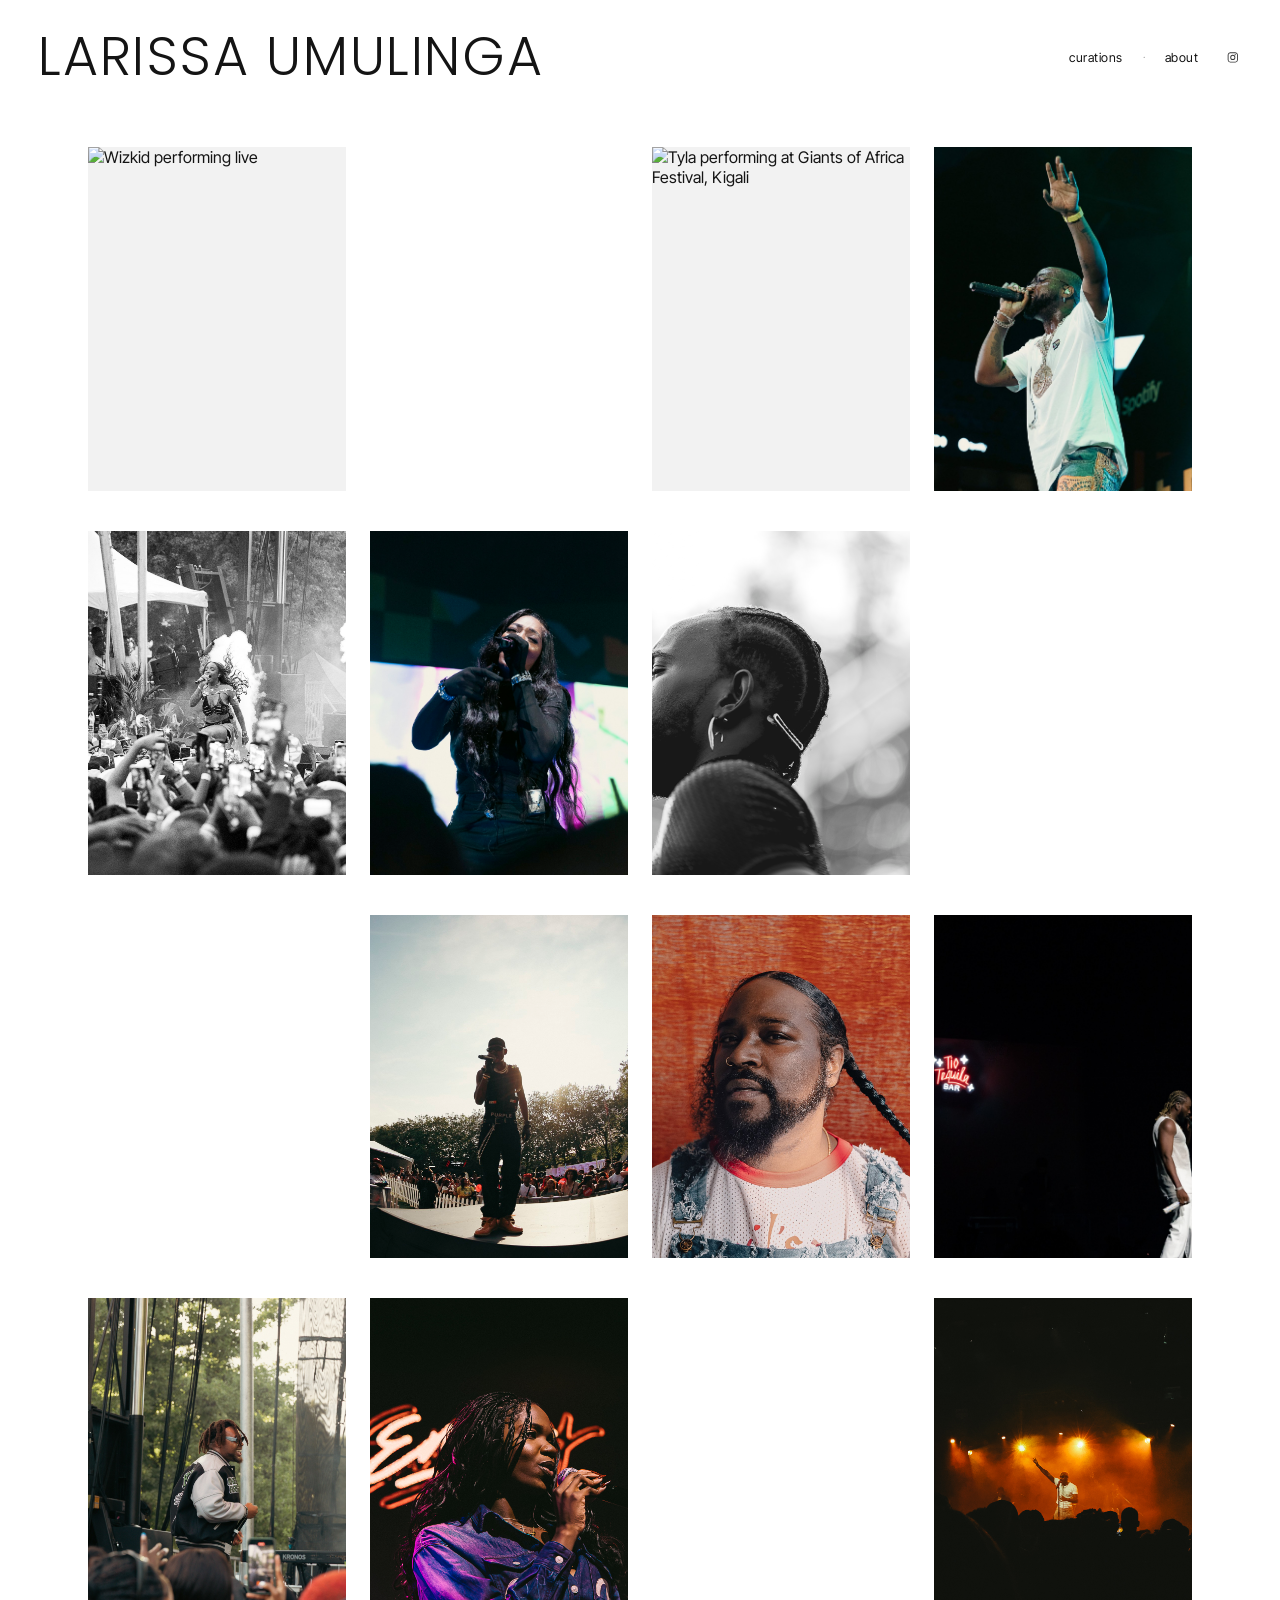
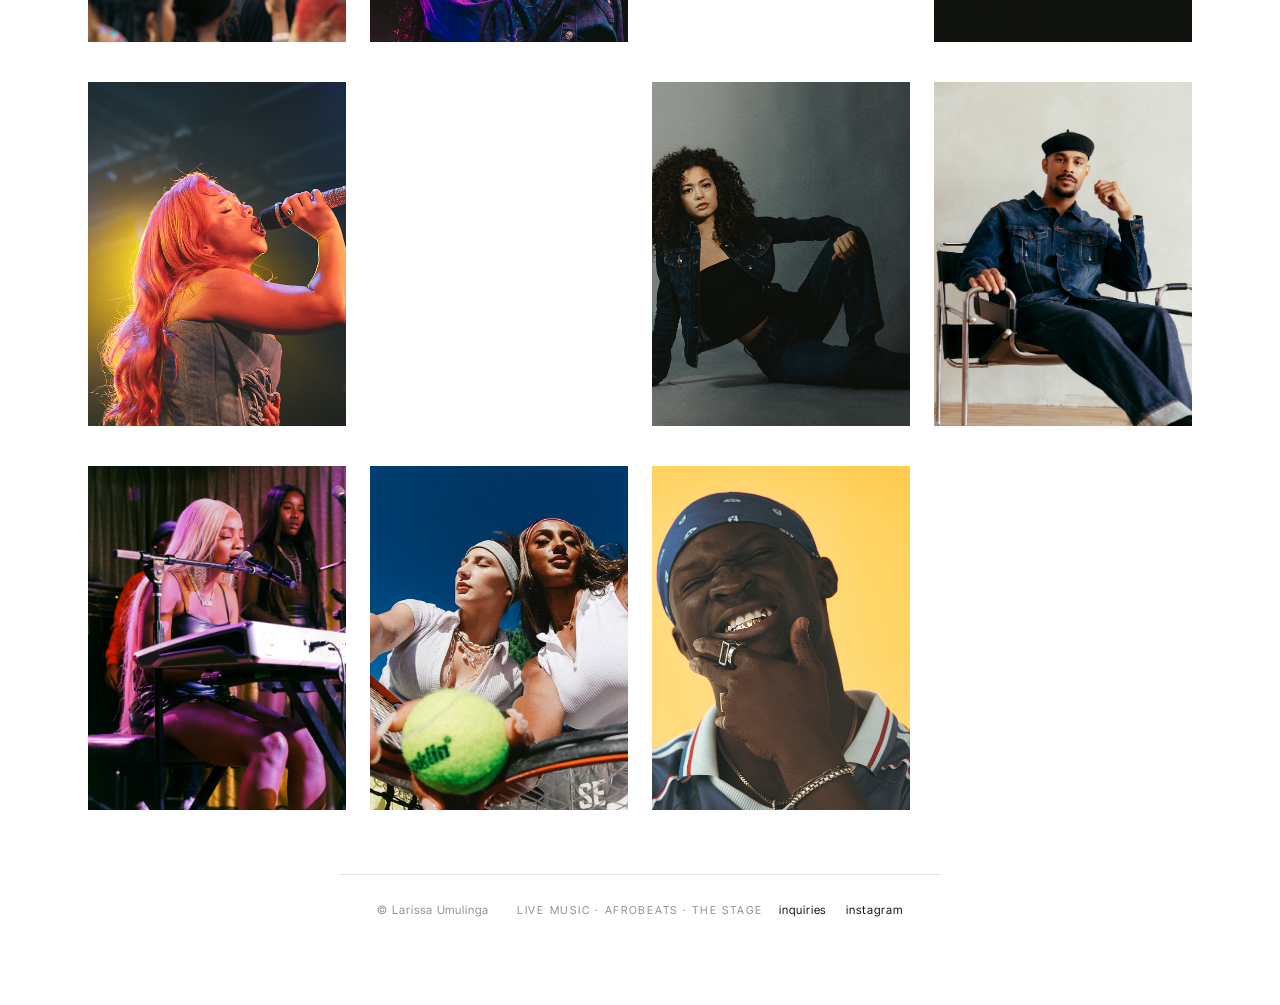
==== commit 5d2510ea: "Redesign site navigation: single scattered-grid landing page - Replace the split live/editorial page" ====
--- a/index.html
+++ b/index.html
@@ -3,37 +3,22 @@
 <head>
   <meta charset="utf-8" />
   <meta name="viewport" content="width=device-width, initial-scale=1" />
-  <title>Larissa Umulinga — Concert Photography</title>
-  <meta name="description" content="Concert photography. Live music / Afrobeats / the stage." />
+  <title>Larissa Umulinga — Concert &amp; Editorial Photography</title>
+  <meta name="description" content="Concert and editorial photography by Larissa Umulinga. Live music / Afrobeats / the stage, and editorial work beyond it." />
   <link rel="preconnect" href="https://fonts.googleapis.com" />
   <link rel="preconnect" href="https://fonts.gstatic.com" crossorigin />
   <link href="https://fonts.googleapis.com/css2?family=Bebas+Neue&family=Instrument+Serif:ital@1&family=Inter+Tight:wght@400;500;600&family=Poppins:wght@300&display=swap" rel="stylesheet" />
   <link rel="stylesheet" href="styles.css" />
 </head>
-<body class="home-body" data-root="">
+<body data-root="">
   <header class="site-header" id="site-header"></header>
   <nav class="nav-mobile" id="mobile-nav" aria-label="Mobile"></nav>
-  <main class="stage" id="work">
-    <section class="index-pane" aria-label="Work archive">
-      <p class="tagline">live music / Afrobeats / the stage</p>
-      <div class="artist-list" id="artist-list" role="list"></div>
-    </section>
-    <aside class="photo-pane" aria-label="Selected work">
-      <div class="photo-scroller" id="photo-scroller" tabindex="0"></div>
-      <div class="photo-vignette" aria-hidden="true"></div>
-      <div class="photo-frame" aria-hidden="true">
-        <span class="corner tl"></span>
-        <span class="corner tr"></span>
-        <span class="corner bl"></span>
-        <span class="corner br"></span>
-      </div>
-      <div class="photo-caption">
-        <p class="label">Selected work</p>
-        <p class="big" id="cap-name">Wizkid</p>
-      </div>
-    </aside>
+  <div class="page-wrap has-footer-space">
+  <main>
+    <section class="scatter-grid" id="scatter-grid" aria-label="All work"></section>
   </main>
-  <p class="home-foot"><a href="https://www.instagram.com/larissaumulinga/">@larissaumulinga</a></p>
+  <footer class="site-footer" id="site-footer"></footer>
+  </div>
   <script src="projects/artists-data.js"></script>
   <script src="site.js"></script>
 </body>
--- a/styles.css
+++ b/styles.css
@@ -46,7 +46,7 @@
   justify-content: space-between;
   height: var(--header-h);
   padding: 0 var(--safe);
-  background: linear-gradient(to bottom, rgba(255,255,255,0.96) 0%, rgba(255,255,255,0) 100%);
+  background: transparent;
 }
 
 .brand {
@@ -167,242 +167,6 @@
 .page-wrap.has-footer-space { min-height: 100dvh; display: flex; flex-direction: column; }
 .page-wrap.has-footer-space > main { flex: 1; }
 
-/* —— Homepage index —— */
-.home-body {
-  overflow: hidden;
-  height: 100dvh;
-}
-.home-body .site-footer { display: none; }
-
-.stage {
-  display: grid;
-  grid-template-columns: minmax(22rem, 0.95fr) minmax(0, 1.15fr);
-  width: 100%;
-  max-width: 100vw;
-  min-height: 100dvh;
-  height: 100dvh;
-  padding-top: var(--header-h);
-  overflow: hidden;
-}
-
-.index-pane {
-  position: relative;
-  z-index: 5;
-  display: flex;
-  flex-direction: column;
-  justify-content: center;
-  padding: 2rem var(--safe) 3rem;
-  background: linear-gradient(90deg, rgb(var(--bg-rgb)) 55%, rgba(var(--bg-rgb), 0.85) 85%, transparent 100%);
-  min-width: 0;
-  height: calc(100dvh - var(--header-h));
-  overflow-y: auto;
-  overflow-x: hidden;
-  scrollbar-width: none;
-}
-.index-pane::-webkit-scrollbar { display: none; }
-
-.tagline {
-  font-size: 0.65rem;
-  letter-spacing: 0.2em;
-  text-transform: uppercase;
-  color: var(--sand-dim);
-  margin-bottom: 2.2rem;
-}
-
-.artist-list {
-  display: flex;
-  flex-direction: column;
-  gap: 0.15rem;
-  min-width: 0;
-}
-
-.artist-row {
-  display: grid;
-  grid-template-columns: 2.4rem minmax(0, 1fr) auto;
-  align-items: baseline;
-  gap: 0.75rem 1rem;
-  padding: 0.35rem 0;
-  width: 100%;
-  min-width: 0;
-  transition: color 0.25s var(--ease);
-}
-.artist-row .num {
-  font-size: 0.68rem;
-  letter-spacing: 0.12em;
-  color: var(--sand-mute);
-  font-variant-numeric: tabular-nums;
-}
-.artist-row .name {
-  font-family: "Bebas Neue", sans-serif;
-  font-size: clamp(2.1rem, 4.6vw, 4.2rem);
-  line-height: 0.92;
-  letter-spacing: 0.015em;
-  text-transform: uppercase;
-  color: var(--sand-mute);
-  min-width: 0;
-  white-space: nowrap;
-  transition: color 0.3s var(--ease), transform 0.3s var(--ease);
-}
-.artist-row .credit {
-  font-family: "Instrument Serif", Georgia, serif;
-  font-style: italic;
-  font-size: 0.95rem;
-  color: var(--sand-mute);
-  white-space: nowrap;
-  opacity: 0;
-  transform: translateX(-6px);
-  transition: opacity 0.3s var(--ease), transform 0.3s var(--ease), color 0.3s;
-}
-.artist-row:hover .name,
-.artist-row.is-active .name {
-  color: var(--sand-soft);
-  transform: translateX(4px);
-}
-.artist-row:hover .num,
-.artist-row.is-active .num { color: var(--sand-dim); }
-.artist-row:hover .credit,
-.artist-row.is-active .credit {
-  opacity: 1;
-  transform: translateX(0);
-  color: var(--sand);
-}
-
-.photo-pane {
-  position: relative;
-  min-height: 0;
-  height: calc(100dvh - var(--header-h));
-  align-self: stretch;
-  isolation: isolate;
-  overflow: hidden;
-  background-color: var(--bg);
-}
-
-.photo-scroller {
-  position: absolute;
-  inset: 0;
-  z-index: 1;
-  background-color: var(--bg);
-  overflow-x: hidden;
-  overflow-y: auto;
-  scroll-snap-type: y mandatory;
-  scroll-behavior: smooth;
-  overscroll-behavior: contain;
-  -webkit-overflow-scrolling: touch;
-  scrollbar-width: none;
-  /* smaller peeks — active frame dominates */
-  scroll-padding-block: 12%;
-}
-.photo-scroller::-webkit-scrollbar { display: none; }
-
-.photo-slide {
-  position: relative;
-  display: block;
-  width: 100%;
-  /* larger active frame = smaller peeks */
-  height: 76%;
-  min-height: 76%;
-  scroll-snap-align: center;
-  scroll-snap-stop: always;
-  overflow: hidden;
-  background-color: var(--bg);
-  cursor: pointer;
-  margin: 0 0 clamp(1.25rem, 3vw, 2.25rem);
-  /* matte — white space between the photo and its corner brackets */
-  padding: var(--matte);
-  border: 0;
-}
-.photo-slide img {
-  width: 100%;
-  height: 100%;
-  object-fit: cover;
-  object-position: center 22%;
-  display: block;
-  transform: scale(1.02);
-  transition: filter 0.55s var(--ease), opacity 0.55s var(--ease), transform 0.7s var(--ease);
-  /* softer dimming on neighbors */
-  filter: brightness(0.78) saturate(0.88);
-  opacity: 0.78;
-}
-.photo-spacer {
-  height: 12%;
-  min-height: 12%;
-  flex: none;
-  pointer-events: none;
-}
-
-.photo-slide.is-active img {
-  filter: none;
-  opacity: 1;
-  transform: scale(1);
-}
-
-.photo-vignette {
-  position: absolute;
-  inset: 0;
-  pointer-events: none;
-  z-index: 6;
-  background: linear-gradient(
-    to bottom,
-    rgba(var(--bg-rgb), 0.65) 0%,
-    transparent 14%,
-    transparent 86%,
-    rgba(var(--bg-rgb), 0.65) 100%
-  );
-}
-
-/* Corner brackets framing the active photo — sit halfway into the matte
-   (padding on .photo-slide), splitting the white gap between the photo
-   edge and the bracket, like a mat inside a picture frame. */
-.photo-frame {
-  position: absolute;
-  inset: calc(12% + var(--matte) / 2) calc(var(--matte) / 2);
-  z-index: 8;
-  pointer-events: none;
-}
-.photo-frame .corner {
-  position: absolute;
-  width: 2.5rem;
-  height: 2.5rem;
-  border: 4px solid #000;
-}
-.photo-frame .corner.tl { top: 0; left: 0; border-right: 0; border-bottom: 0; }
-.photo-frame .corner.tr { top: 0; right: 0; border-left: 0; border-bottom: 0; }
-.photo-frame .corner.bl { bottom: 0; left: 0; border-right: 0; border-top: 0; }
-.photo-frame .corner.br { bottom: 0; right: 0; border-left: 0; border-top: 0; }
-
-.photo-caption {
-  position: absolute;
-  right: var(--safe);
-  bottom: 1.75rem;
-  z-index: 9;
-  text-align: right;
-  pointer-events: none;
-  transition: opacity 0.35s var(--ease);
-}
-.photo-caption .label {
-  font-size: 0.62rem;
-  letter-spacing: 0.18em;
-  text-transform: uppercase;
-  color: var(--sand-dim);
-  margin-bottom: 0.35rem;
-}
-.photo-caption .big {
-  font-family: "Bebas Neue", sans-serif;
-  font-size: 1.6rem;
-  letter-spacing: 0.06em;
-}
-
-.home-foot {
-  position: fixed;
-  left: var(--safe);
-  bottom: 1.25rem;
-  z-index: 20;
-  font-size: 0.65rem;
-  letter-spacing: 0.08em;
-  color: var(--sand-mute);
-}
-.home-foot a:hover { color: var(--sand); }
-
 /* —— Inner page chrome —— */
 .page-hero {
   padding: calc(var(--header-h) + 2.5rem) var(--safe) 2rem;
@@ -432,214 +196,236 @@
   line-height: 1.45;
 }
 
-/* —— Music grid —— */
-.live-grid {
+
+/* —— Scatter grid (landing page) —— */
+.scatter-grid {
   max-width: var(--max);
   margin: 0 auto;
-  padding: 0.5rem var(--safe) 3rem;
+  padding: calc(var(--header-h) + 2rem) var(--safe) 4rem;
   display: grid;
-  grid-template-columns: repeat(12, 1fr);
-  gap: 0.75rem;
-}
-.live-cell {
+  grid-template-columns: repeat(4, 1fr);
+  gap: 2.5rem 1.5rem;
+}
+.scatter-cell {
   position: relative;
+  display: block;
+  aspect-ratio: 3 / 4;
+}
+.scatter-photo {
+  display: block;
+  width: 100%;
+  height: 100%;
   overflow: hidden;
   background: #f2f2f2;
-  aspect-ratio: 3 / 4;
-}
-.live-cell:nth-child(1) { grid-column: span 7; aspect-ratio: 16 / 11; }
-.live-cell:nth-child(2) { grid-column: span 5; }
-.live-cell:nth-child(3) { grid-column: span 4; }
-.live-cell:nth-child(4) { grid-column: span 4; }
-.live-cell:nth-child(5) { grid-column: span 4; }
-.live-cell:nth-child(6) { grid-column: span 6; aspect-ratio: 4 / 3; }
-.live-cell:nth-child(7) { grid-column: span 6; aspect-ratio: 4 / 3; }
-.live-cell img {
+}
+.scatter-photo img {
   width: 100%;
   height: 100%;
   object-fit: cover;
-  transition: transform 0.7s var(--ease);
-}
-.live-cell:hover img { transform: scale(1.04); }
-.live-meta {
+  transition: transform 0.6s var(--ease);
+}
+.scatter-cell:hover .scatter-photo img,
+.scatter-cell:focus-visible .scatter-photo img { transform: scale(1.03); }
+
+/* One shared set of corner brackets (appended to <body>, not per photo)
+   that glides between whichever photo is hovered — see positionFrame()
+   in site.js. Absolute (document-relative), not fixed, so they scroll
+   along with the page instead of staying put in the viewport while the
+   photo they're framing scrolls away underneath them. */
+.scatter-corner {
   position: absolute;
+  top: 0;
+  left: 0;
+  width: 1.5rem;
+  height: 1.5rem;
+  border: 3px solid #000;
+  pointer-events: none;
+  opacity: 0;
+  z-index: 50;
+  transition: transform 0.55s cubic-bezier(0.16, 0.84, 0.3, 1), opacity 0.2s var(--ease);
+}
+.scatter-corner.is-visible { opacity: 1; }
+.scatter-corner.tl { border-right: 0; border-bottom: 0; }
+.scatter-corner.tr { border-left: 0; border-bottom: 0; }
+.scatter-corner.bl { border-right: 0; border-top: 0; }
+.scatter-corner.br { border-left: 0; border-top: 0; }
+
+.scatter-label {
+  display: flex;
+  flex-direction: column;
+  align-items: flex-start;
+  justify-content: center;
+  gap: 0.5rem;
+}
+.scatter-label .count {
+  font-family: "Instrument Serif", Georgia, serif;
+  font-style: italic;
+  font-size: 0.8rem;
+  color: var(--sand-dim);
+  min-height: 1.2em;
+}
+.scatter-label .label-text {
+  font-family: "Bebas Neue", sans-serif;
+  font-size: 2.1rem;
+  letter-spacing: 0.06em;
+  text-transform: uppercase;
+  min-height: 1.1em;
+  transition: opacity 0.2s var(--ease);
+}
+
+/* —— Artist project page (full-bleed filmstrip carousel) —— */
+.carousel {
+  position: relative;
+  height: 100dvh;
+  overflow: hidden;
+}
+.carousel-frame {
+  position: absolute;
+  /* breathing room on every side, and enough space at the bottom that
+     the strip sits clearly below the photo instead of over it */
+  inset: calc(var(--header-h) + 1.5rem) 0 6.5rem;
+  background: var(--bg);
+  overflow: hidden;
+}
+/* A horizontally scrolling filmstrip — several photos visible at once,
+   peeking past the viewport edges, snapping smoothly from one to the
+   next rather than hard-cutting between single images. */
+.carousel-track {
+  display: flex;
+  align-items: center;
+  height: 100%;
+  overflow-x: auto;
+  overflow-y: hidden;
+  scroll-snap-type: x mandatory;
+  scroll-behavior: smooth;
+  -webkit-overflow-scrolling: touch;
+  scrollbar-width: none;
+  cursor: ns-resize;
+}
+.carousel-track::-webkit-scrollbar { display: none; }
+
+/* Only the current photo is ever visible — each slide is exactly one
+   frame wide, so sliding to the next/previous one swaps the whole view
+   rather than revealing neighboring photos at the sides. */
+.carousel-slide {
+  flex: 0 0 100%;
+  width: 100%;
+  height: 100%;
+  display: flex;
+  align-items: center;
+  justify-content: center;
+  scroll-snap-align: center;
+  scroll-snap-stop: always;
+}
+.carousel-slide img {
+  max-width: 100%;
+  max-height: 100%;
+  width: auto;
+  height: auto;
+  object-fit: contain;
+  display: block;
+}
+
+.carousel-top {
+  position: absolute;
+  top: var(--header-h);
   left: 0;
   right: 0;
-  bottom: 0;
-  padding: 2.5rem 1rem 0.9rem;
-  background: linear-gradient(to top, rgba(0,0,0,0.85), transparent);
+  z-index: 3;
+  display: flex;
+  align-items: baseline;
+  justify-content: center;
+  gap: 1rem;
+  padding: 0.75rem var(--safe);
+  pointer-events: none;
+}
+.carousel-top > * { pointer-events: auto; }
+.carousel-num {
+  font-size: 0.65rem;
+  letter-spacing: 0.18em;
+  text-transform: uppercase;
+  color: var(--sand-dim);
+  background: rgba(255, 255, 255, 0.85);
+  padding: 0.2rem 0.5rem;
+}
+.info-toggle {
   font-size: 0.68rem;
-  letter-spacing: 0.12em;
-  text-transform: uppercase;
-}
-.live-meta strong {
-  display: block;
+  letter-spacing: 0.14em;
+  text-transform: uppercase;
+  color: var(--sand-dim);
+  background: rgba(255, 255, 255, 0.85);
+  border-bottom: 1px solid var(--line);
+  padding: 0.2rem 0.5rem;
+  transition: color 0.2s var(--ease), border-color 0.2s var(--ease);
+}
+.info-toggle:hover { color: var(--sand); border-color: var(--sand-mute); }
+
+.carousel-info {
+  position: absolute;
+  top: calc(var(--header-h) + 2.75rem);
+  left: 50%;
+  transform: translateX(-50%);
+  z-index: 4;
+  max-width: 30rem;
+  width: calc(100% - 2 * var(--safe));
+  text-align: center;
+  background: rgba(255, 255, 255, 0.92);
+  padding: 1rem 1.25rem;
+}
+.carousel-info .artist-name {
   font-family: "Bebas Neue", sans-serif;
-  font-size: 1.35rem;
-  letter-spacing: 0.06em;
-  font-weight: 400;
-  text-transform: uppercase;
-  margin-top: 0.15rem;
-}
-
-/* —— Projects cards —— */
-.card-grid {
-  max-width: var(--max);
-  margin: 0 auto;
-  padding: 0.5rem var(--safe) 3rem;
-  display: grid;
-  grid-template-columns: repeat(3, 1fr);
-  gap: 1.25rem;
-}
-.project-card {
-  display: flex;
-  flex-direction: column;
-  border: 1px solid var(--line);
-  transition: border-color 0.3s var(--ease);
-}
-.project-card:hover { border-color: rgba(20, 20, 20, 0.35); }
-.project-card .thumb {
-  position: relative;
+  font-size: clamp(2rem, 4.5vw, 3rem);
+  letter-spacing: 0.03em;
+  line-height: 0.95;
+  text-transform: uppercase;
+}
+.carousel-info .artist-credit {
+  margin-top: 0.4rem;
+  font-family: "Instrument Serif", Georgia, serif;
+  font-style: italic;
+  font-size: 1.05rem;
+  color: var(--sand-dim);
+}
+.carousel-info .page-lede {
+  margin-top: 0.6rem;
+  font-size: 0.9rem;
+  max-width: none;
+}
+
+/* Floats over the lower portion of the photo rather than sitting below
+   it — only the top half of each thumbnail clears the image's edge. */
+.carousel-strip {
+  position: absolute;
+  left: 50%;
+  bottom: 1rem;
+  transform: translateX(-50%);
+  z-index: 3;
+  display: flex;
+  gap: 0.5rem;
+  max-width: calc(100% - 2 * var(--safe));
+  overflow-x: auto;
+  padding: 0.25rem;
+}
+.carousel-strip button {
+  flex: none;
+  width: 4rem;
+  height: 4rem;
+  padding: 0;
   overflow: hidden;
-  aspect-ratio: 3 / 4;
-  background: #f2f2f2;
-}
-.project-card .thumb img {
+  border: 2px solid transparent;
+  opacity: 0.6;
+  cursor: pointer;
+  transition: opacity 0.2s var(--ease), border-color 0.2s var(--ease);
+}
+.carousel-strip button img {
   width: 100%;
   height: 100%;
   object-fit: cover;
-  object-position: center 18%;
-  transition: transform 0.7s var(--ease);
-}
-.project-card:hover .thumb img { transform: scale(1.04); }
-.project-card .body {
-  padding: 1.1rem 1.15rem 1.25rem;
-  display: flex;
-  flex-direction: column;
-  gap: 0.35rem;
-  flex: 1;
-}
-.project-card .num {
-  font-size: 0.62rem;
-  letter-spacing: 0.16em;
-  color: var(--sand-mute);
-}
-.project-card .name {
-  font-family: "Bebas Neue", sans-serif;
-  font-size: 2.15rem;
-  letter-spacing: 0.04em;
-  line-height: 1;
-}
-.project-card .credit {
-  font-family: "Instrument Serif", Georgia, serif;
-  font-style: italic;
-  font-size: 1rem;
-  color: var(--sand-dim);
-}
-.project-card .cta {
-  margin-top: 1rem;
-  font-size: 0.68rem;
-  letter-spacing: 0.14em;
-  text-transform: uppercase;
-  color: var(--sand-dim);
-  display: inline-flex;
-  align-items: center;
-  gap: 0.45rem;
-}
-.project-card:hover .cta { color: var(--sand); }
-.project-card .cta span {
-  display: inline-block;
-  width: 1.4rem;
-  height: 1px;
-  background: currentColor;
-}
-
-/* —— Artist project page —— */
-.artist-hero {
-  position: relative;
-  min-height: 72dvh;
-  display: flex;
-  flex-direction: column;
-  justify-content: flex-end;
-  padding: calc(var(--header-h) + 2rem) var(--safe) 2.5rem;
-  overflow: hidden;
-}
-.artist-hero-bg {
-  position: absolute;
-  inset: 0;
-  z-index: 0;
-}
-.artist-hero-bg img {
-  width: 100%;
-  height: 100%;
-  object-fit: cover;
-  object-position: center 18%;
-  filter: brightness(0.72);
-}
-.artist-hero-shade {
-  position: absolute;
-  inset: 0;
-  z-index: 1;
-  pointer-events: none;
-  background:
-    linear-gradient(to top, #000 0%, rgba(0,0,0,0.55) 28%, transparent 62%),
-    linear-gradient(to right, rgba(0,0,0,0.4) 0%, transparent 50%);
-}
-.artist-hero-copy { position: relative; z-index: 2; max-width: 40rem; }
-.artist-num {
-  font-size: 0.65rem;
-  letter-spacing: 0.18em;
-  text-transform: uppercase;
-  color: var(--sand-dim);
-  margin-bottom: 0.6rem;
-}
-.artist-name {
-  font-family: "Bebas Neue", sans-serif;
-  font-size: clamp(3.2rem, 9vw, 6.5rem);
-  letter-spacing: 0.03em;
-  line-height: 0.9;
-}
-.artist-credit {
-  margin-top: 0.85rem;
-  font-family: "Instrument Serif", Georgia, serif;
-  font-style: italic;
-  font-size: 1.25rem;
-}
-.artist-credit em { opacity: 0.65; margin-right: 0.2em; }
-
-.gallery {
-  max-width: var(--max);
-  margin: 0 auto;
-  padding: 2rem var(--safe) 3rem;
-  display: grid;
-  grid-template-columns: repeat(12, 1fr);
-  gap: 0.75rem;
-}
-.gallery figure {
-  overflow: hidden;
-  background: #f2f2f2;
-  position: relative;
-}
-/* 8/4/5/7-column mosaic, repeating every 4 photos so it still works
-   whether a gallery has 4 images or 40. */
-.gallery figure:nth-child(4n+1) { grid-column: span 8; aspect-ratio: 16 / 11; }
-.gallery figure:nth-child(4n+2) { grid-column: span 4; aspect-ratio: 3 / 4; }
-.gallery figure:nth-child(4n+3) { grid-column: span 5; aspect-ratio: 4 / 5; }
-.gallery figure:nth-child(4n) { grid-column: span 7; aspect-ratio: 16 / 12; }
-.gallery figure img {
-  width: 100%;
-  height: 100%;
-  object-fit: cover;
-}
-.gallery figcaption {
-  position: absolute;
-  left: 0.85rem;
-  bottom: 0.75rem;
-  font-size: 0.62rem;
-  letter-spacing: 0.12em;
-  text-transform: uppercase;
-  color: var(--sand-dim);
-  text-shadow: 0 1px 8px rgba(0,0,0,0.8);
+}
+.carousel-strip button:hover { opacity: 0.9; }
+.carousel-strip button.is-active {
+  opacity: 1;
+  border-color: var(--sand);
 }
 
 .artist-nav {
@@ -784,23 +570,50 @@
 }
 .about-title {
   font-family: "Bebas Neue", sans-serif;
-  font-size: clamp(3.5rem, 12vw, 7.5rem);
+  font-size: clamp(1.8rem, 5vw, 4.2rem);
   letter-spacing: 0.02em;
-  line-height: 0.88;
+  line-height: 1.05;
   margin-bottom: 2.5rem;
 }
 .about-grid {
   display: grid;
   grid-template-columns: minmax(0, 0.9fr) minmax(0, 1.1fr);
   gap: 3rem;
-  align-items: start;
+  align-items: stretch;
+  /* floor under the row height so the photo gets more room than the
+     text alone would give it, cutting down on the crop */
+  min-height: clamp(30rem, 48vw, 44rem);
+}
+.about-photo {
+  display: flex;
+  flex-direction: column;
+  height: 100%;
+  min-height: 0;
+}
+/* The image is taken out of flow (absolute) so it can never influence
+   this row's height — only .about-body's text does. The frame then
+   just fills whatever space is left after the caption, and the image
+   crops to fill the frame exactly. */
+.about-photo-frame {
+  position: relative;
+  flex: 1;
+  min-height: 0;
+}
+.about-photo-frame img {
+  position: absolute;
+  inset: 0;
+  width: 100%;
+  height: 100%;
+  object-fit: cover;
+  object-position: center 22%;
+  background: #f2f2f2;
 }
 .about-aside {
   font-size: 0.65rem;
   letter-spacing: 0.18em;
   text-transform: uppercase;
   color: var(--sand-dim);
-  padding-top: 0.35rem;
+  padding-top: 0.75rem;
 }
 .about-body {
   font-size: 1.05rem;
@@ -881,45 +694,13 @@
   .nav { display: none; }
   .menu-toggle { display: block; }
 
-  .home-body { overflow: hidden; }
-  .stage {
-    grid-template-columns: minmax(0, 1fr);
-    width: 100%;
-    max-width: 100vw;
-    min-width: 0;
-  }
-  .photo-pane {
-    position: fixed;
-    inset: 0;
-    z-index: 0;
-    height: 100dvh;
-    opacity: 0.45;
-  }
-  .photo-vignette {
-    background: rgba(var(--bg-rgb), 0.72);
-  }
-  .index-pane {
-    background: transparent;
-    min-height: 100dvh;
-    height: auto;
-  }
-  .photo-slide { padding: 0; }
-  .photo-caption { display: none; }
-  .photo-frame { display: none; }
-  .artist-row .credit { display: none; }
-  .artist-row .name { font-size: clamp(2rem, 9vw, 3.2rem); }
-
-  .card-grid { grid-template-columns: repeat(2, 1fr); }
-  .live-cell:nth-child(n) { grid-column: span 6; aspect-ratio: 3 / 4; }
-  .live-cell:nth-child(1) { grid-column: span 12; aspect-ratio: 16 / 11; }
+  .scatter-grid { grid-template-columns: repeat(2, 1fr); gap: 1.75rem 1rem; }
 
   .pub-item { grid-template-columns: 1fr; gap: 1.25rem; }
   .pub-visual { max-width: 22rem; }
-  .about-grid { grid-template-columns: 1fr; gap: 1.5rem; }
-
-  .gallery figure:nth-child(n) { grid-column: span 12; aspect-ratio: 4 / 5; }
-  .gallery figure:nth-child(4n+1),
-  .gallery figure:nth-child(4n) { aspect-ratio: 16 / 11; }
+  .about-grid { grid-template-columns: 1fr; gap: 1.5rem; min-height: 0; }
+  .about-photo { height: auto; }
+  .about-photo-frame { flex: none; aspect-ratio: 3 / 4; }
 
   .site-footer {
     grid-template-columns: 1fr;
@@ -932,10 +713,5 @@
 }
 
 @media (max-width: 640px) {
-  .card-grid { grid-template-columns: 1fr; }
-  .live-cell:nth-child(n) { grid-column: span 12; }
-  .artist-row {
-    grid-template-columns: 2rem minmax(0, 1fr);
-  }
-  .artist-row .name { font-size: clamp(2.2rem, 12vw, 3.2rem); }
-}
+  .scatter-grid { grid-template-columns: 1fr; }
+}
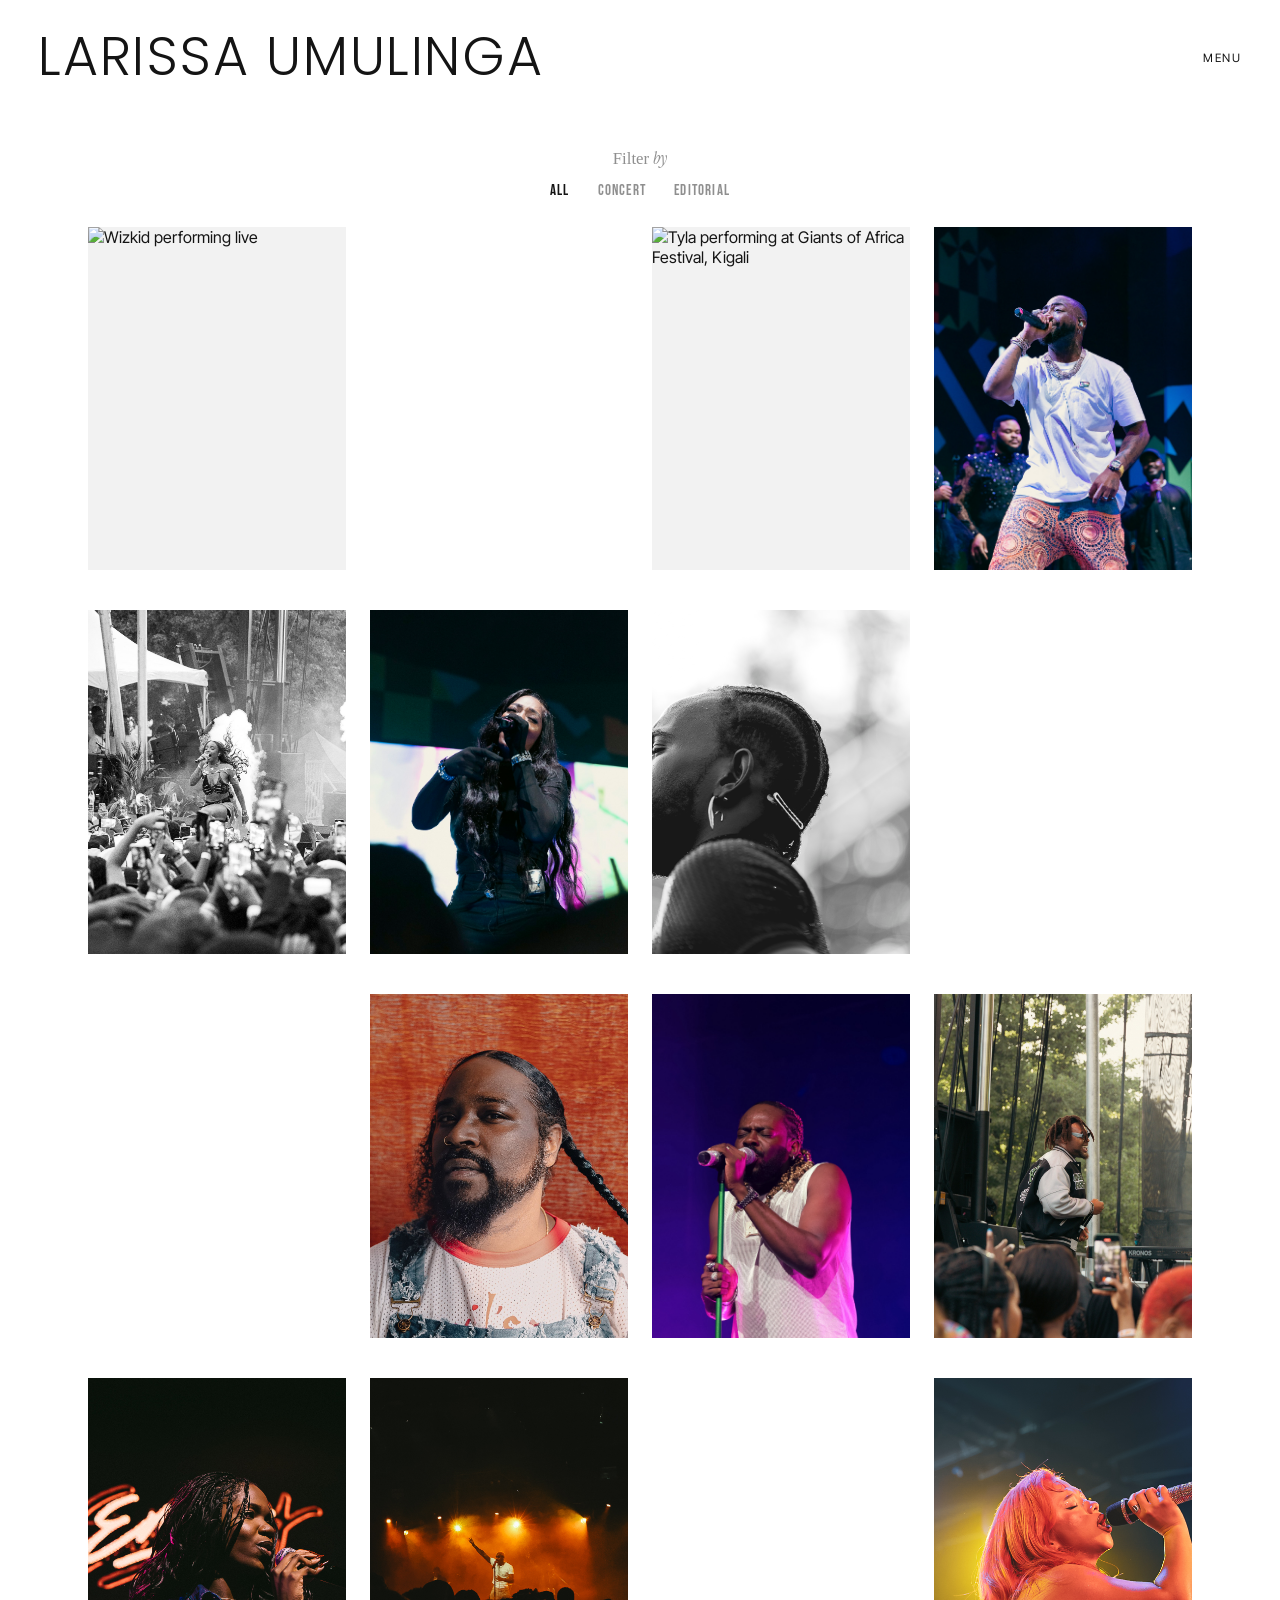
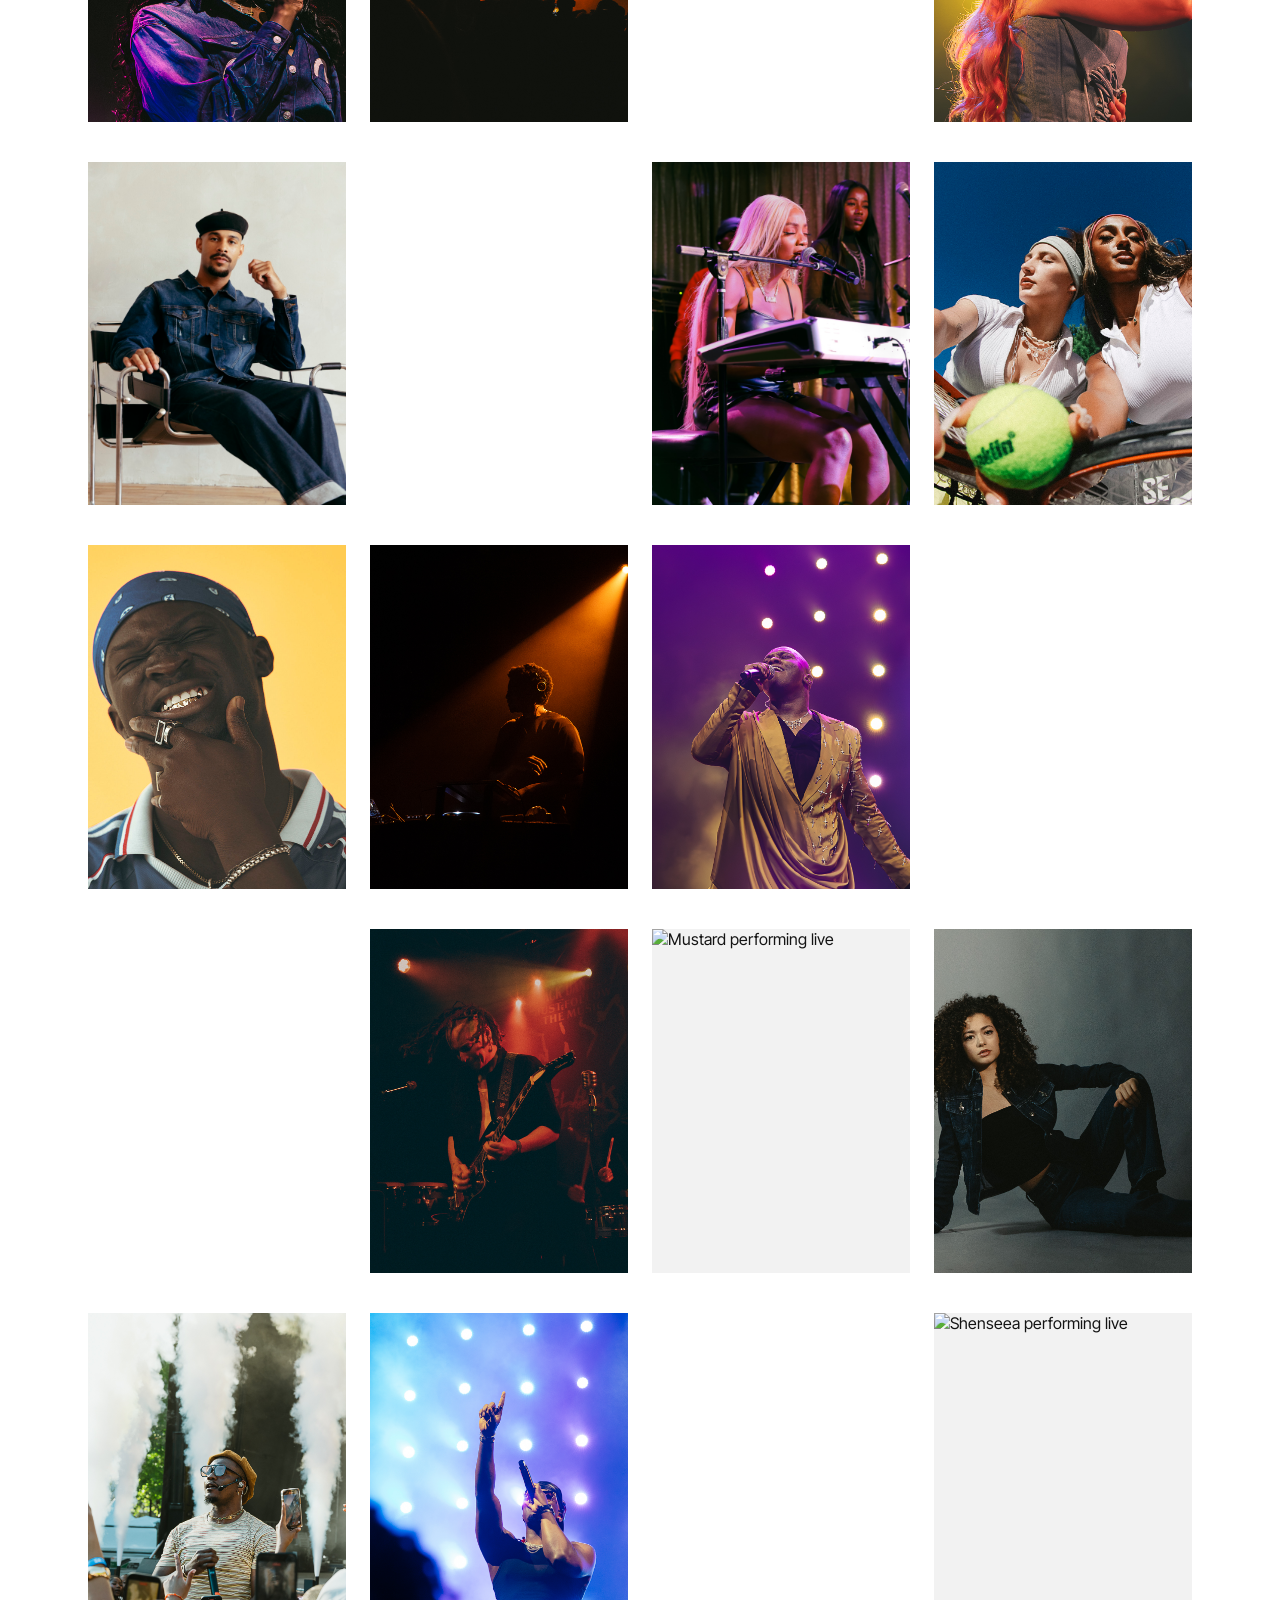
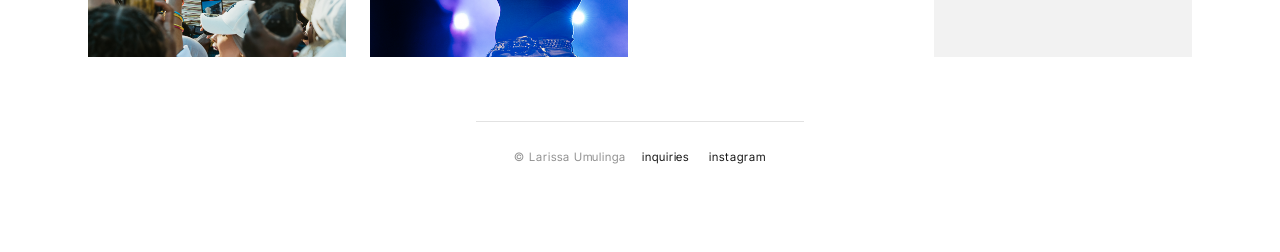
==== commit 3de523be: "Restructure navigation into a single menu, add Photo-page filtering, and sync new artist photos Repl" ====
--- a/index.html
+++ b/index.html
@@ -12,9 +12,17 @@
 </head>
 <body data-root="">
   <header class="site-header" id="site-header"></header>
-  <nav class="nav-mobile" id="mobile-nav" aria-label="Mobile"></nav>
+  <nav class="site-menu" id="site-menu" aria-label="Menu"></nav>
   <div class="page-wrap has-footer-space">
   <main>
+    <nav class="filter-bar" id="filter-bar" aria-label="Filter projects">
+      <span class="filter-label">Filter <em>by</em></span>
+      <div class="filter-tabs">
+        <button type="button" class="filter-tab is-active" data-filter="">All</button>
+        <button type="button" class="filter-tab" data-filter="live">Concert</button>
+        <button type="button" class="filter-tab" data-filter="editorial">Editorial</button>
+      </div>
+    </nav>
     <section class="scatter-grid" id="scatter-grid" aria-label="All work"></section>
   </main>
   <footer class="site-footer" id="site-footer"></footer>
--- a/styles.css
+++ b/styles.css
@@ -60,51 +60,16 @@
 }
 .brand:hover { opacity: 0.7; }
 
-.nav {
-  display: flex;
-  align-items: center;
-  gap: 0.15rem 1.25rem;
-  z-index: 2;
-}
-.nav a {
-  font-size: 0.78rem;
-  letter-spacing: 0.04em;
-  position: relative;
-  padding: 0.15rem 0;
-}
-.nav a::after {
-  content: "";
-  position: absolute;
-  left: 0;
-  bottom: -2px;
-  width: 0;
-  height: 1px;
-  background: currentColor;
-  transition: width 0.3s var(--ease);
-}
-.nav a:hover::after,
-.nav a.is-active::after { width: 100%; }
-.nav .dot { opacity: 0.4; font-size: 0.65rem; }
-
-.ig {
-  width: 1.1rem;
-  height: 1.1rem;
-  margin-left: 0.35rem;
-  opacity: 0.85;
-  display: inline-flex;
-}
-.ig:hover { opacity: 1; }
-.ig svg { width: 100%; height: 100%; fill: currentColor; }
-
 .menu-toggle {
-  display: none;
   font-size: 0.72rem;
   letter-spacing: 0.14em;
   text-transform: uppercase;
   z-index: 3;
 }
 
-.nav-mobile {
+/* The only nav on the site — one "menu" button, every page, every
+   screen size, opening this same full-screen panel. */
+.site-menu {
   display: none;
   position: fixed;
   inset: 0;
@@ -112,30 +77,20 @@
   background: rgba(255,255,255,0.98);
   padding: calc(var(--header-h) + 1.5rem) var(--safe) 2rem;
   flex-direction: column;
-  justify-content: space-between;
-}
-.nav-mobile.is-open { display: flex; }
-.nav-mobile a {
+}
+.site-menu.is-open { display: flex; }
+.site-menu a {
   display: block;
   font-family: "Bebas Neue", sans-serif;
-  font-size: clamp(2.4rem, 10vw, 3.6rem);
+  font-size: clamp(2.4rem, 10vw, 4.2rem);
   letter-spacing: 0.04em;
   line-height: 1.05;
   padding: 0.2rem 0;
   color: var(--sand-mute);
   transition: color 0.25s var(--ease);
 }
-.nav-mobile a:hover,
-.nav-mobile a.is-active { color: var(--sand); }
-.nav-mobile-end {
-  display: flex;
-  gap: 1.5rem;
-  font-size: 0.72rem;
-  letter-spacing: 0.1em;
-  text-transform: uppercase;
-  color: var(--sand-dim);
-}
-.nav-mobile-end a:hover { color: var(--sand); }
+.site-menu a:hover,
+.site-menu a.is-active { color: var(--sand); }
 
 body.menu-open { overflow: hidden; }
 
@@ -145,21 +100,14 @@
   margin: 0 auto;
   padding: 1.75rem var(--safe) 2.5rem;
   border-top: 1px solid var(--line);
-  display: grid;
-  grid-template-columns: 1fr auto 1fr;
+  display: flex;
+  justify-content: space-between;
   align-items: center;
   gap: 1rem;
   font-size: 0.72rem;
   letter-spacing: 0.08em;
 }
 .site-footer .left { color: var(--sand-dim); }
-.site-footer .center {
-  text-align: center;
-  font-size: 0.68rem;
-  letter-spacing: 0.16em;
-  text-transform: uppercase;
-  color: var(--sand-dim);
-}
 .site-footer .right { text-align: right; display: flex; gap: 1.25rem; justify-content: flex-end; }
 .site-footer a:hover { opacity: 0.75; }
 
@@ -197,11 +145,49 @@
 }
 
 
+/* —— Filter bar (landing page, Photo / All / Concert / Editorial) —— */
+.filter-bar {
+  max-width: var(--max);
+  margin: 0 auto;
+  padding: calc(var(--header-h) + 2rem) var(--safe) 0;
+  display: flex;
+  flex-direction: column;
+  align-items: center;
+  text-align: center;
+  gap: 0.6rem;
+}
+.filter-label {
+  font-family: "Instrument Serif", Georgia, serif;
+  font-size: 1.05rem;
+  color: var(--sand-dim);
+}
+.filter-label em { font-style: italic; }
+.filter-tabs {
+  display: flex;
+  justify-content: center;
+  flex-wrap: wrap;
+  gap: 1.75rem;
+}
+.filter-tab {
+  font-family: "Bebas Neue", sans-serif;
+  font-size: 0.95rem;
+  letter-spacing: 0.08em;
+  text-transform: uppercase;
+  color: var(--sand-dim);
+  background: none;
+  border: none;
+  padding: 0.15rem 0;
+  cursor: pointer;
+  transition: color 0.25s var(--ease);
+}
+.filter-tab:hover { color: var(--sand); }
+.filter-tab.is-active { color: var(--sand); }
+
 /* —— Scatter grid (landing page) —— */
 .scatter-grid {
   max-width: var(--max);
   margin: 0 auto;
-  padding: calc(var(--header-h) + 2rem) var(--safe) 4rem;
+  padding: 1.5rem var(--safe) 4rem;
   display: grid;
   grid-template-columns: repeat(4, 1fr);
   gap: 2.5rem 1.5rem;
@@ -210,22 +196,38 @@
   position: relative;
   display: block;
   aspect-ratio: 3 / 4;
+  /* don't let the long-press-to-preview gesture trigger iOS's copy/
+     open-in-new-tab callout or a text-selection highlight */
+  -webkit-touch-callout: none;
+  -webkit-user-select: none;
+  user-select: none;
 }
 .scatter-photo {
+  position: relative;
   display: block;
   width: 100%;
   height: 100%;
   overflow: hidden;
   background: #f2f2f2;
-}
-.scatter-photo img {
+  transition: transform 0.6s var(--ease);
+}
+.scatter-cell:hover .scatter-photo,
+.scatter-cell:focus-visible .scatter-photo { transform: scale(1.03); }
+/* Two stacked layers, not one — crossfading opacity on a single <img>
+   would flash the background between photos. "base" is always fully
+   opaque; "top" loads the next photo and fades in directly over it, a
+   true blend between the two photos with nothing showing through. */
+.scatter-photo img.layer {
+  position: absolute;
+  inset: 0;
   width: 100%;
   height: 100%;
   object-fit: cover;
-  transition: transform 0.6s var(--ease);
-}
-.scatter-cell:hover .scatter-photo img,
-.scatter-cell:focus-visible .scatter-photo img { transform: scale(1.03); }
+}
+.scatter-photo img.layer.top {
+  opacity: 0;
+  transition: opacity 0.6s var(--ease);
+}
 
 /* One shared set of corner brackets (appended to <body>, not per photo)
    that glides between whichever photo is hovered — see positionFrame()
@@ -281,9 +283,11 @@
 }
 .carousel-frame {
   position: absolute;
-  /* breathing room on every side, and enough space at the bottom that
-     the strip sits clearly below the photo instead of over it */
-  inset: calc(var(--header-h) + 1.5rem) 0 6.5rem;
+  /* as little reserved space as the header + (now smaller) thumbnail
+     strip need — object-fit: contain means the photo's rendered size
+     is driven by this box's height, so trimming the margins here is
+     what actually makes the photo itself appear bigger */
+  inset: calc(var(--header-h) + 0.75rem) 0 4.5rem;
   background: var(--bg);
   overflow: hidden;
 }
@@ -326,74 +330,74 @@
   display: block;
 }
 
-.carousel-top {
-  position: absolute;
-  top: var(--header-h);
-  left: 0;
-  right: 0;
-  z-index: 3;
-  display: flex;
-  align-items: baseline;
+/* The filmstrip's last "slide" — closes out a project by introducing
+   the next one, instead of just stopping dead at the last photo. */
+.carousel-slide.next-up {
   justify-content: center;
-  gap: 1rem;
-  padding: 0.75rem var(--safe);
-  pointer-events: none;
-}
-.carousel-top > * { pointer-events: auto; }
-.carousel-num {
+  gap: clamp(1.5rem, 4vw, 3rem);
+  padding: 0 var(--safe);
+  text-decoration: none;
+  color: inherit;
+  max-width: var(--max);
+  margin: 0 auto;
+}
+.next-up-photo {
+  flex: none;
+  width: clamp(9rem, 22vw, 16rem);
+  aspect-ratio: 3 / 4;
+  overflow: hidden;
+  background: #f2f2f2;
+}
+.next-up-photo img {
+  width: 100%;
+  height: 100%;
+  object-fit: cover;
+  transition: transform 0.6s var(--ease);
+}
+.next-up:hover .next-up-photo img { transform: scale(1.04); }
+.next-up-copy { max-width: 26rem; }
+.next-up-label {
   font-size: 0.65rem;
-  letter-spacing: 0.18em;
-  text-transform: uppercase;
-  color: var(--sand-dim);
-  background: rgba(255, 255, 255, 0.85);
-  padding: 0.2rem 0.5rem;
-}
-.info-toggle {
-  font-size: 0.68rem;
-  letter-spacing: 0.14em;
-  text-transform: uppercase;
-  color: var(--sand-dim);
-  background: rgba(255, 255, 255, 0.85);
-  border-bottom: 1px solid var(--line);
-  padding: 0.2rem 0.5rem;
-  transition: color 0.2s var(--ease), border-color 0.2s var(--ease);
-}
-.info-toggle:hover { color: var(--sand); border-color: var(--sand-mute); }
-
-.carousel-info {
-  position: absolute;
-  top: calc(var(--header-h) + 2.75rem);
-  left: 50%;
-  transform: translateX(-50%);
-  z-index: 4;
-  max-width: 30rem;
-  width: calc(100% - 2 * var(--safe));
-  text-align: center;
-  background: rgba(255, 255, 255, 0.92);
-  padding: 1rem 1.25rem;
-}
-.carousel-info .artist-name {
-  font-family: "Bebas Neue", sans-serif;
-  font-size: clamp(2rem, 4.5vw, 3rem);
+  letter-spacing: 0.2em;
+  text-transform: uppercase;
+  color: var(--sand-dim);
+  margin-bottom: 0.6rem;
+}
+.next-up-credit {
+  font-family: "Instrument Serif", Georgia, serif;
+  font-style: italic;
+  font-size: 1.1rem;
+  color: var(--sand-dim);
+}
+.next-up-name {
+  margin-top: 0.3rem;
+  font-family: "Bebas Neue", sans-serif;
+  font-size: clamp(2.2rem, 6vw, 4rem);
   letter-spacing: 0.03em;
   line-height: 0.95;
   text-transform: uppercase;
 }
-.carousel-info .artist-credit {
-  margin-top: 0.4rem;
-  font-family: "Instrument Serif", Georgia, serif;
-  font-style: italic;
-  font-size: 1.05rem;
-  color: var(--sand-dim);
-}
-.carousel-info .page-lede {
-  margin-top: 0.6rem;
-  font-size: 0.9rem;
-  max-width: none;
-}
-
-/* Floats over the lower portion of the photo rather than sitting below
-   it — only the top half of each thumbnail clears the image's edge. */
+.next-up-cta {
+  margin-top: 1.25rem;
+  font-size: 0.7rem;
+  letter-spacing: 0.14em;
+  text-transform: uppercase;
+  color: var(--sand-dim);
+  display: inline-flex;
+  align-items: center;
+  gap: 0.5rem;
+  transition: color 0.2s var(--ease);
+}
+.next-up:hover .next-up-cta { color: var(--sand); }
+.next-up-cta span {
+  display: inline-block;
+  width: 1.5rem;
+  height: 1px;
+  background: currentColor;
+}
+
+/* A compact, centered row below the photo — narrower than the full
+   width so it doesn't compete with the photo above it. */
 .carousel-strip {
   position: absolute;
   left: 50%;
@@ -401,15 +405,16 @@
   transform: translateX(-50%);
   z-index: 3;
   display: flex;
-  gap: 0.5rem;
-  max-width: calc(100% - 2 * var(--safe));
+  justify-content: center;
+  gap: 0.4rem;
+  max-width: min(32rem, calc(100% - 2 * var(--safe)));
   overflow-x: auto;
   padding: 0.25rem;
 }
 .carousel-strip button {
   flex: none;
-  width: 4rem;
-  height: 4rem;
+  width: 3rem;
+  height: 3rem;
   padding: 0;
   overflow: hidden;
   border: 2px solid transparent;
@@ -691,10 +696,12 @@
 
 /* —— Responsive —— */
 @media (max-width: 960px) {
-  .nav { display: none; }
-  .menu-toggle { display: block; }
-
+  .filter-bar { padding: calc(var(--header-h) + 1.5rem) var(--safe) 0; }
+  .filter-tabs { gap: 1.1rem; }
   .scatter-grid { grid-template-columns: repeat(2, 1fr); gap: 1.75rem 1rem; }
+
+  .carousel-slide.next-up { flex-direction: column; text-align: center; gap: 1.25rem; }
+  .next-up-photo { width: clamp(8rem, 40vw, 11rem); }
 
   .pub-item { grid-template-columns: 1fr; gap: 1.25rem; }
   .pub-visual { max-width: 22rem; }
@@ -703,15 +710,25 @@
   .about-photo-frame { flex: none; aspect-ratio: 3 / 4; }
 
   .site-footer {
-    grid-template-columns: 1fr;
+    flex-direction: column;
     text-align: center;
     gap: 0.75rem;
   }
   .site-footer .right { justify-content: center; text-align: center; }
-  .site-footer .left,
-  .site-footer .center { text-align: center; }
+  .site-footer .left { text-align: center; }
 }
 
 @media (max-width: 640px) {
-  .scatter-grid { grid-template-columns: 1fr; }
-}
+  /* One project per screen — scroll to the next instead of a grid of
+     small tiles, so each photo gets the person's full attention. */
+  .scatter-grid {
+    grid-template-columns: 1fr;
+    gap: 0;
+    padding: var(--header-h) 0 0;
+  }
+  .scatter-cell {
+    aspect-ratio: auto;
+    height: 100dvh;
+  }
+  .scatter-label { padding: 2rem var(--safe); min-height: 14rem; }
+}
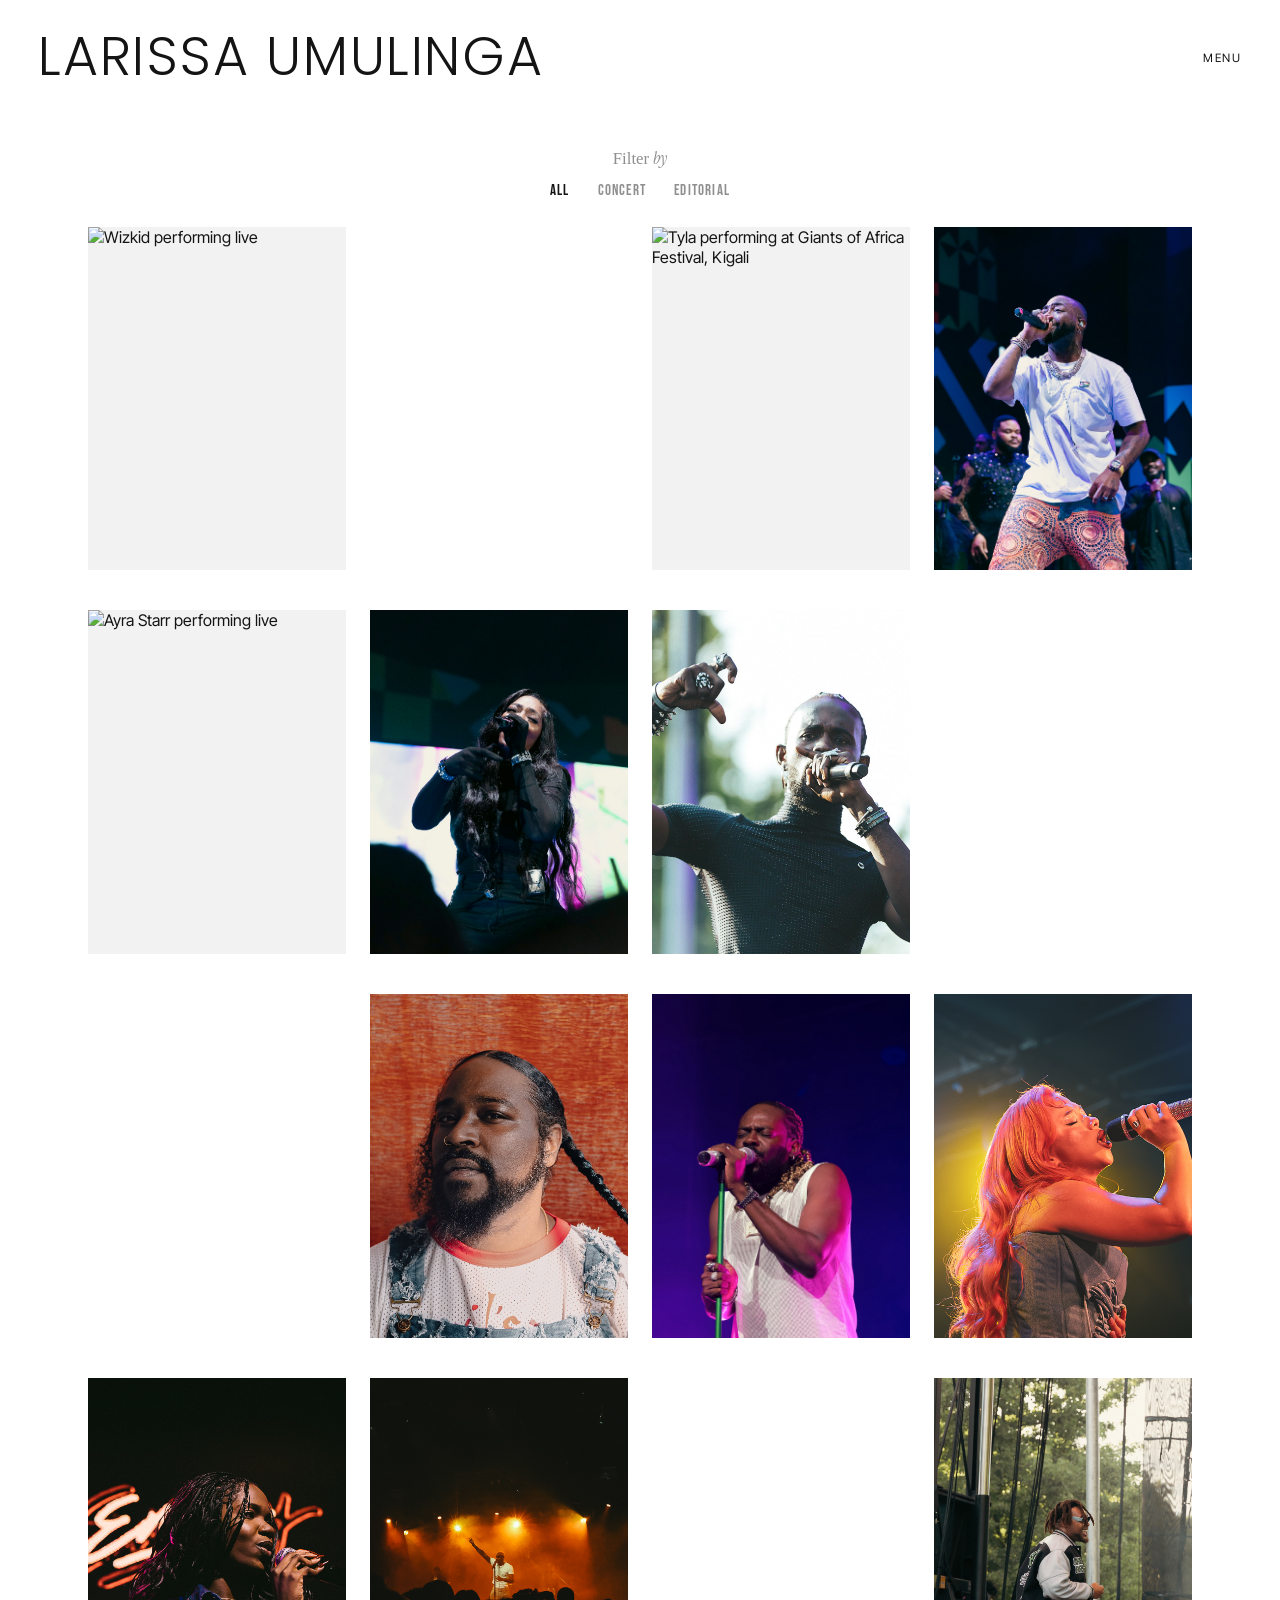
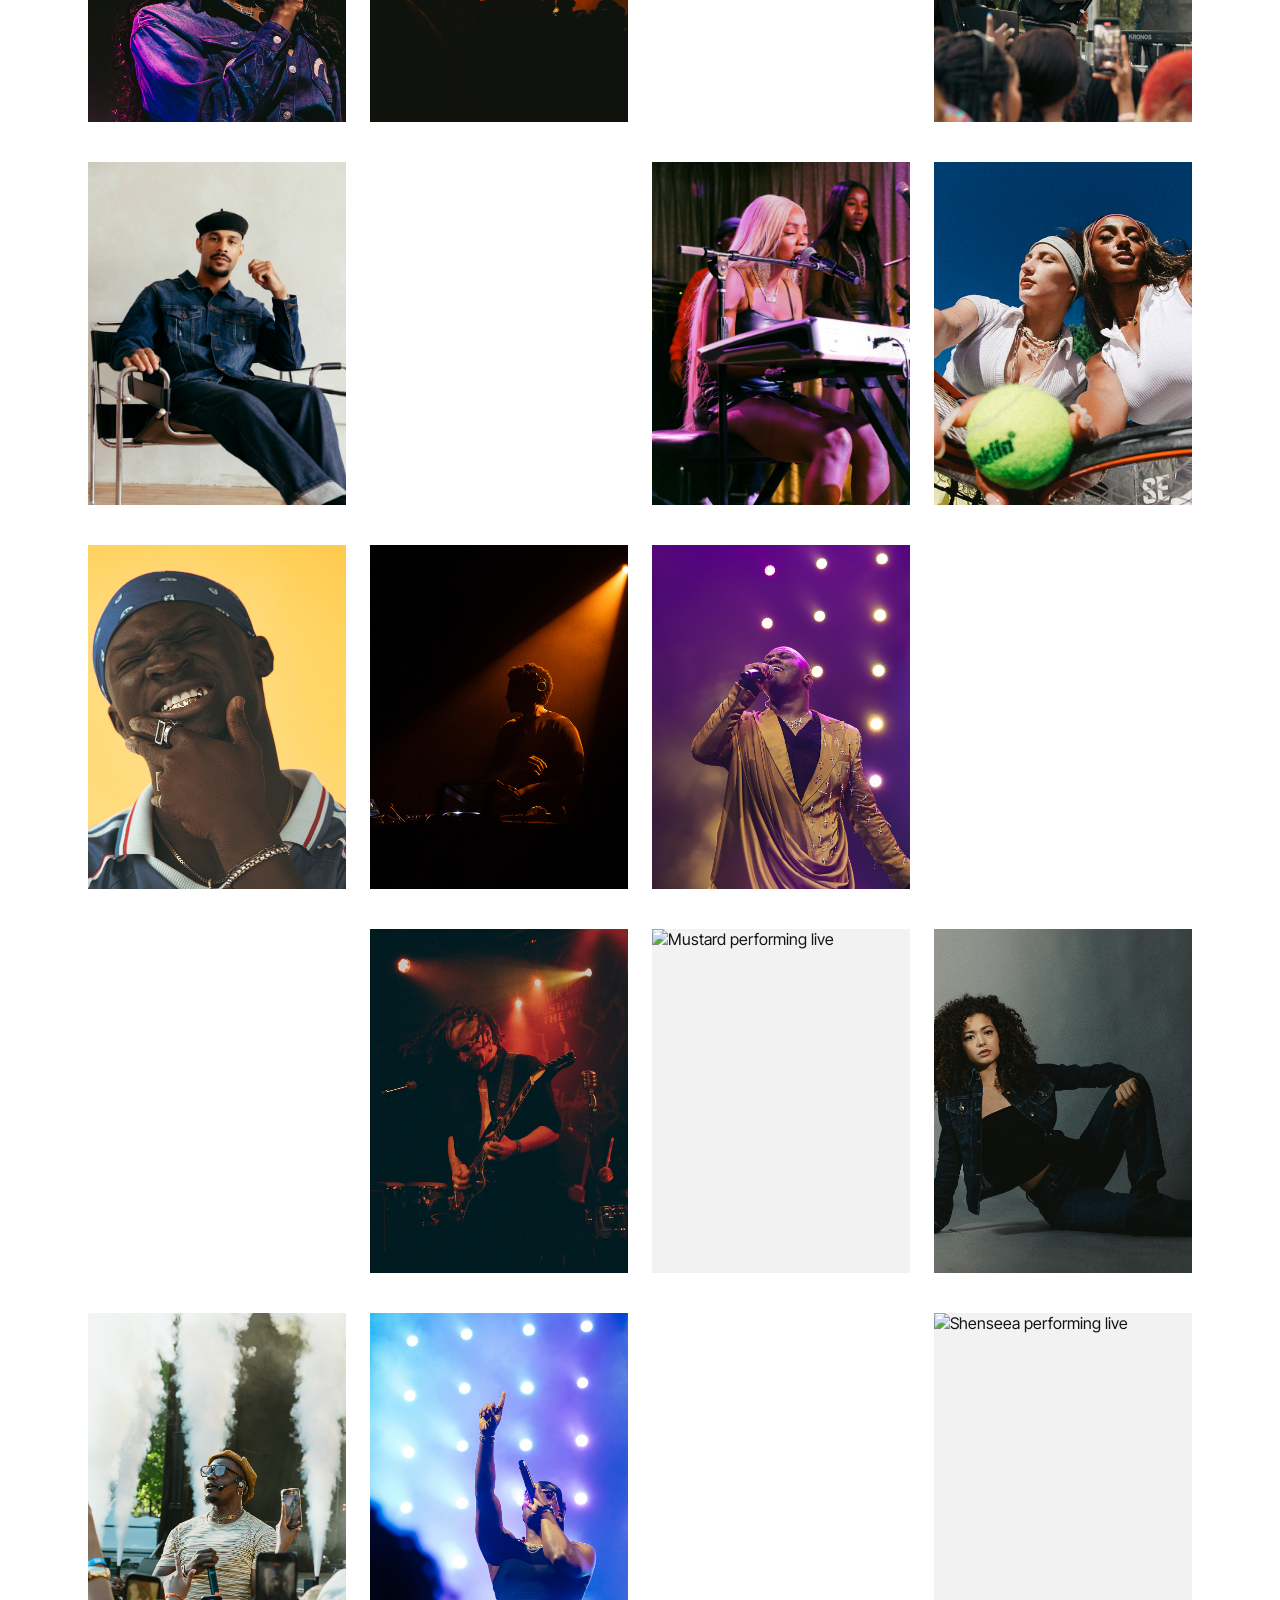
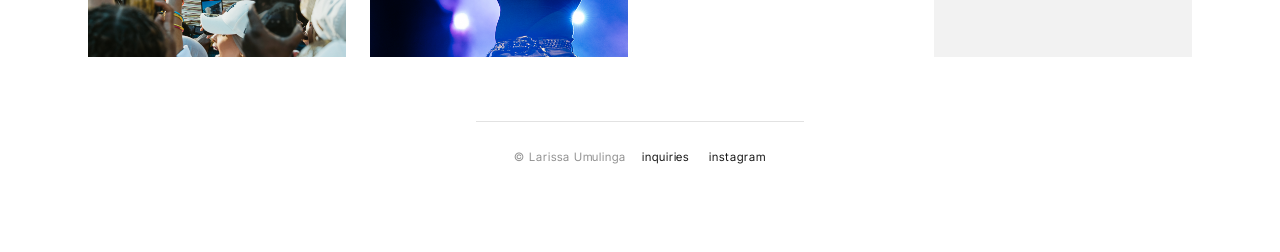
==== commit 163f7b14: "Move mobile swipe off the document scroller; show project title per photo The seam between two photo" ====
--- a/index.html
+++ b/index.html
@@ -10,7 +10,7 @@
   <link href="https://fonts.googleapis.com/css2?family=Bebas+Neue&family=Instrument+Serif:ital@1&family=Inter+Tight:wght@400;500;600&family=Poppins:wght@300&display=swap" rel="stylesheet" />
   <link rel="stylesheet" href="styles.css" />
 </head>
-<body data-root="">
+<body data-root="" class="photo-page">
   <header class="site-header" id="site-header"></header>
   <nav class="site-menu" id="site-menu" aria-label="Menu"></nav>
   <div class="page-wrap has-footer-space">
--- a/styles.css
+++ b/styles.css
@@ -698,7 +698,80 @@
 @media (max-width: 960px) {
   .filter-bar { padding: calc(var(--header-h) + 1.5rem) var(--safe) 0; }
   .filter-tabs { gap: 1.1rem; }
-  .scatter-grid { grid-template-columns: repeat(2, 1fr); gap: 1.75rem 1rem; }
+
+  /* One photo per screen on mobile — snap-scrolling instead of a grid
+     of small tiles, so a swipe always lands on exactly the next photo
+     filling the screen, never half-showing two at once.
+
+     This scrolls its own dedicated container (.page-wrap), not the
+     document itself. Snapping the root scroller (body, or body+html)
+     was tried first and both have real bugs on iOS: html+body together
+     flips the whole page 180deg during the rubber-band bounce, and
+     body alone still let a fast swipe rest in between two photos. A
+     plain overflow:auto element is the well-tested path instead — it's
+     the same pattern already used for the project carousel's
+     horizontal swipe (.carousel-track) with no such issues.
+     body.photo-page is only set on index.html, so no other page is
+     restructured by this. */
+  body.photo-page { height: 100dvh; overflow: hidden; }
+  body.photo-page .page-wrap {
+    height: 100%;
+    padding-bottom: 0;
+    overflow-y: auto;
+    scroll-snap-type: y mandatory;
+    -webkit-overflow-scrolling: touch;
+  }
+  .scatter-grid {
+    grid-template-columns: 1fr;
+    gap: 0;
+    /* No top padding here — the filter bar directly above it already
+       clears the fixed header with its own top padding; adding header-h
+       again would just leave a blank gap before the first photo. */
+    padding: 0;
+  }
+  .scatter-cell {
+    scroll-snap-align: start;
+    /* Never let a fast flick skip past a photo without snapping to it
+       — without this, some mobile browsers let a hard swipe sail past
+       a snap point, landing half between two photos. */
+    scroll-snap-stop: always;
+    aspect-ratio: auto;
+    /* 100vh first as a fallback for browsers that don't support dvh
+       (treated as invalid and ignored, so vh stands); 100dvh then
+       overrides it where the dynamic viewport unit is supported, to
+       account for a mobile browser's address bar showing/hiding. */
+    height: 100vh;
+    height: 100dvh;
+  }
+  /* The label cell only ever fills in on hover/long-press, neither of
+     which a swipe-through mobile feed has — rather than a separate
+     blank slide, each photo gets its own project title overlaid
+     directly in the bottom-left corner instead. */
+  .scatter-label { display: none; }
+  .scatter-cell::before {
+    content: "";
+    position: absolute;
+    left: 0; right: 0; bottom: 0;
+    height: 38%;
+    background: linear-gradient(to top, rgba(0, 0, 0, 0.78), rgba(0, 0, 0, 0));
+    pointer-events: none;
+    /* .scatter-photo is a later DOM child with the same auto z-index,
+       so without this the gradient (an earlier ::before) would paint
+       underneath the opaque photo and never actually show. */
+    z-index: 1;
+  }
+  .scatter-cell::after {
+    content: attr(data-name);
+    position: absolute;
+    left: 1.25rem;
+    right: 1.25rem;
+    bottom: 1.25rem;
+    z-index: 1;
+    font-family: "Bebas Neue", sans-serif;
+    font-size: 1.9rem;
+    letter-spacing: 0.03em;
+    color: #fff;
+  }
 
   .carousel-slide.next-up { flex-direction: column; text-align: center; gap: 1.25rem; }
   .next-up-photo { width: clamp(8rem, 40vw, 11rem); }
@@ -718,17 +791,3 @@
   .site-footer .left { text-align: center; }
 }
 
-@media (max-width: 640px) {
-  /* One project per screen — scroll to the next instead of a grid of
-     small tiles, so each photo gets the person's full attention. */
-  .scatter-grid {
-    grid-template-columns: 1fr;
-    gap: 0;
-    padding: var(--header-h) 0 0;
-  }
-  .scatter-cell {
-    aspect-ratio: auto;
-    height: 100dvh;
-  }
-  .scatter-label { padding: 2rem var(--safe); min-height: 14rem; }
-}
